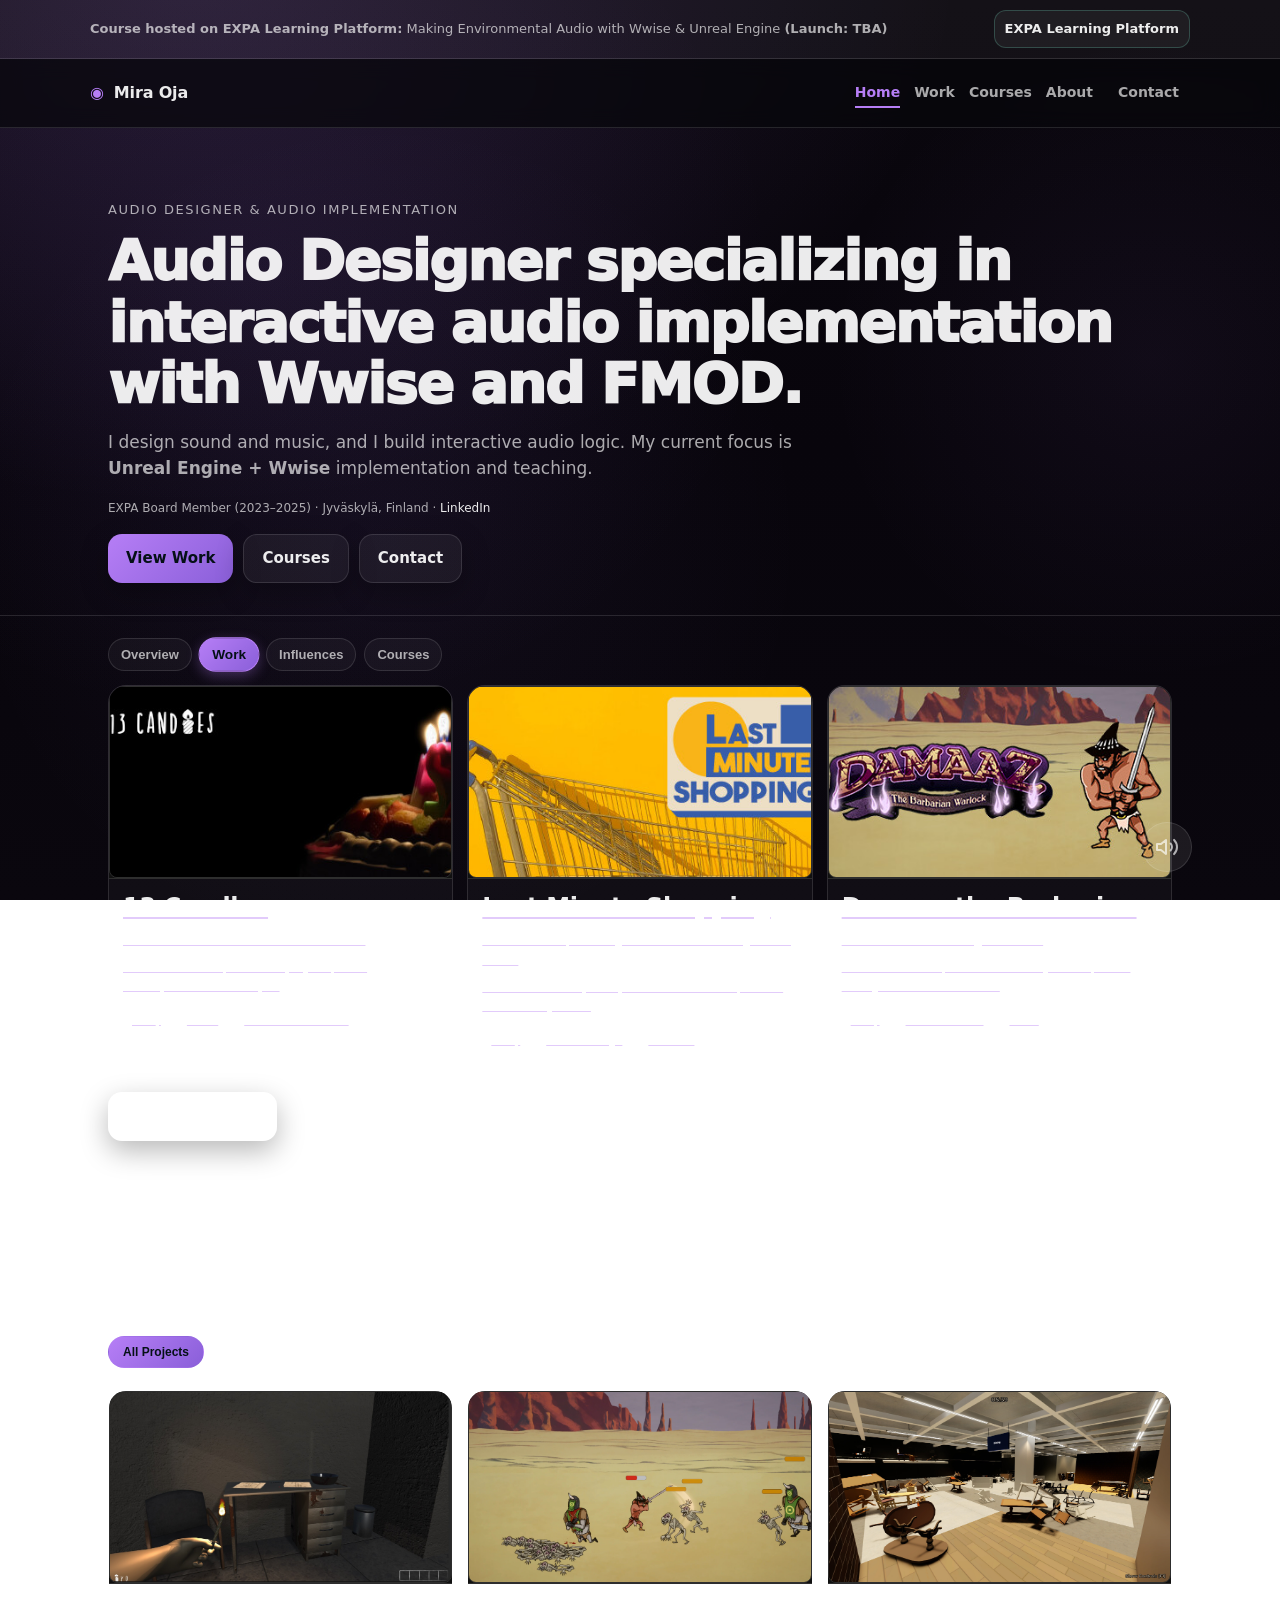
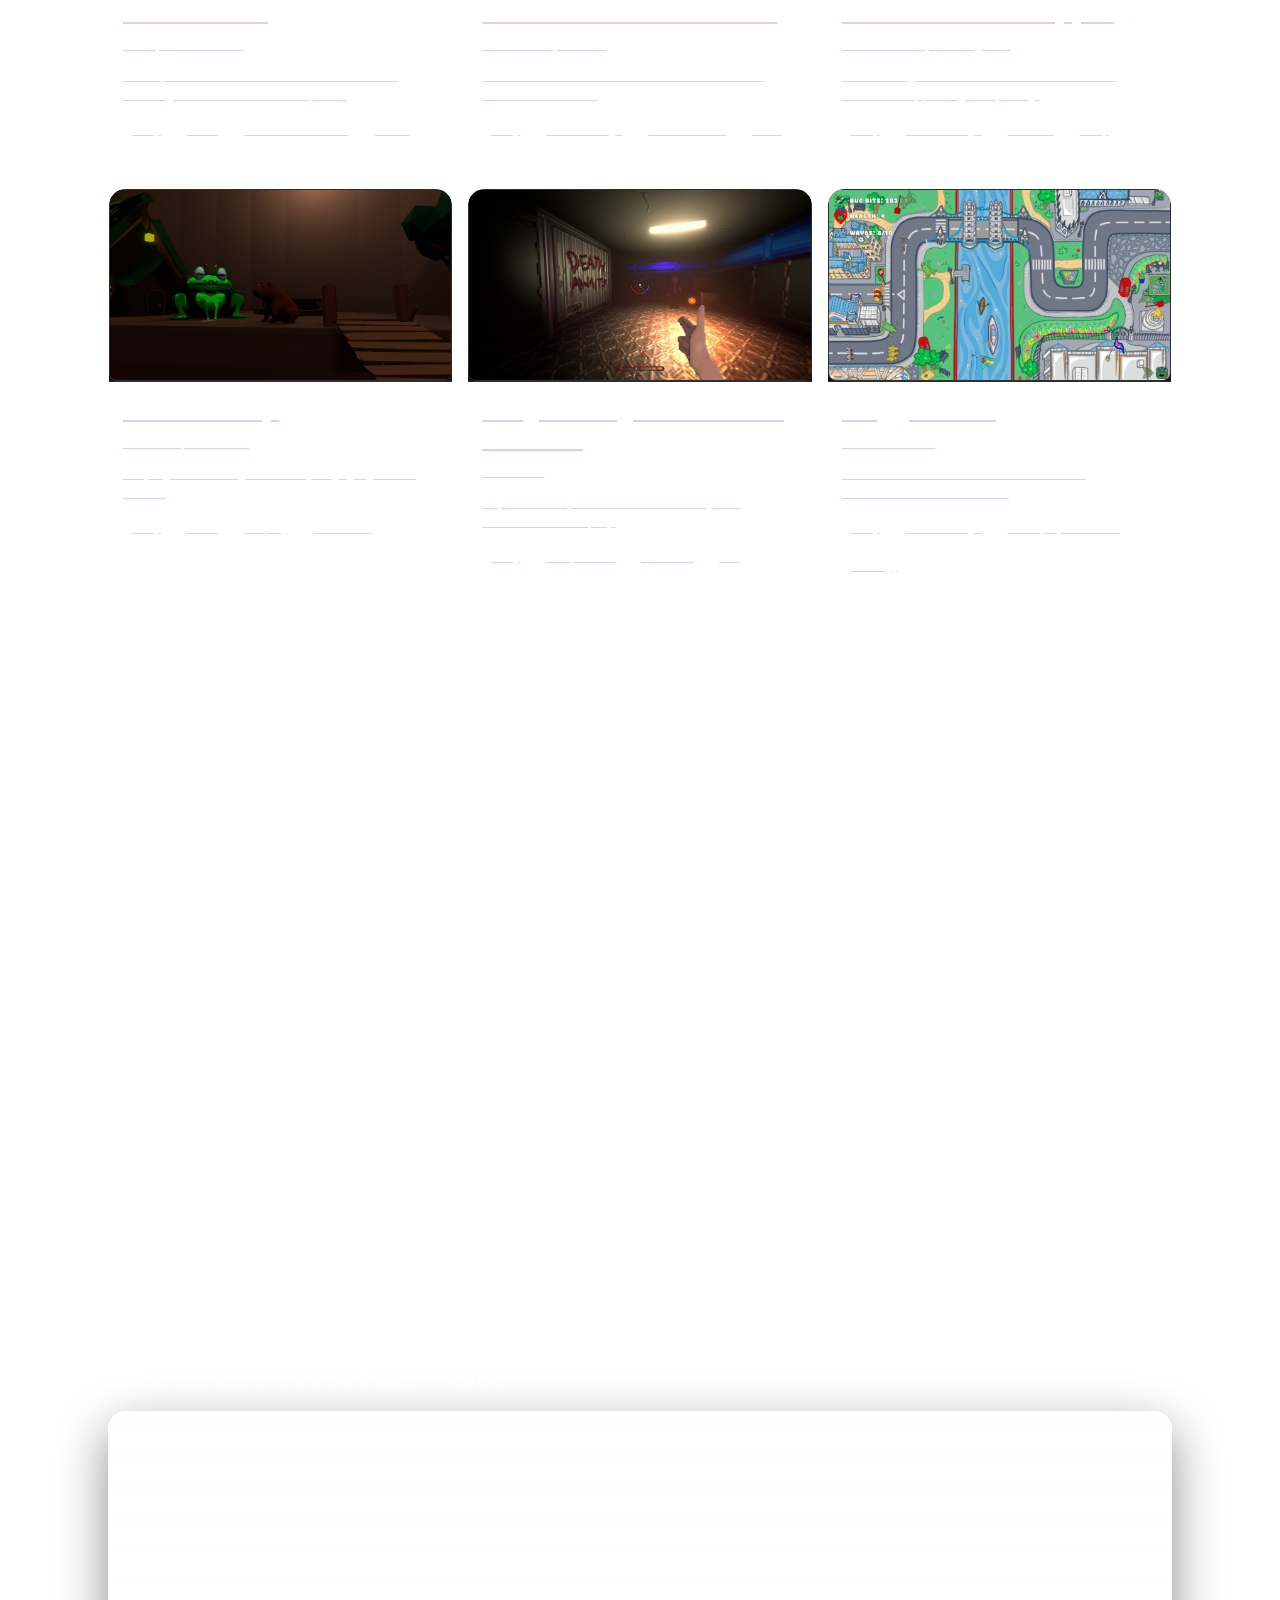
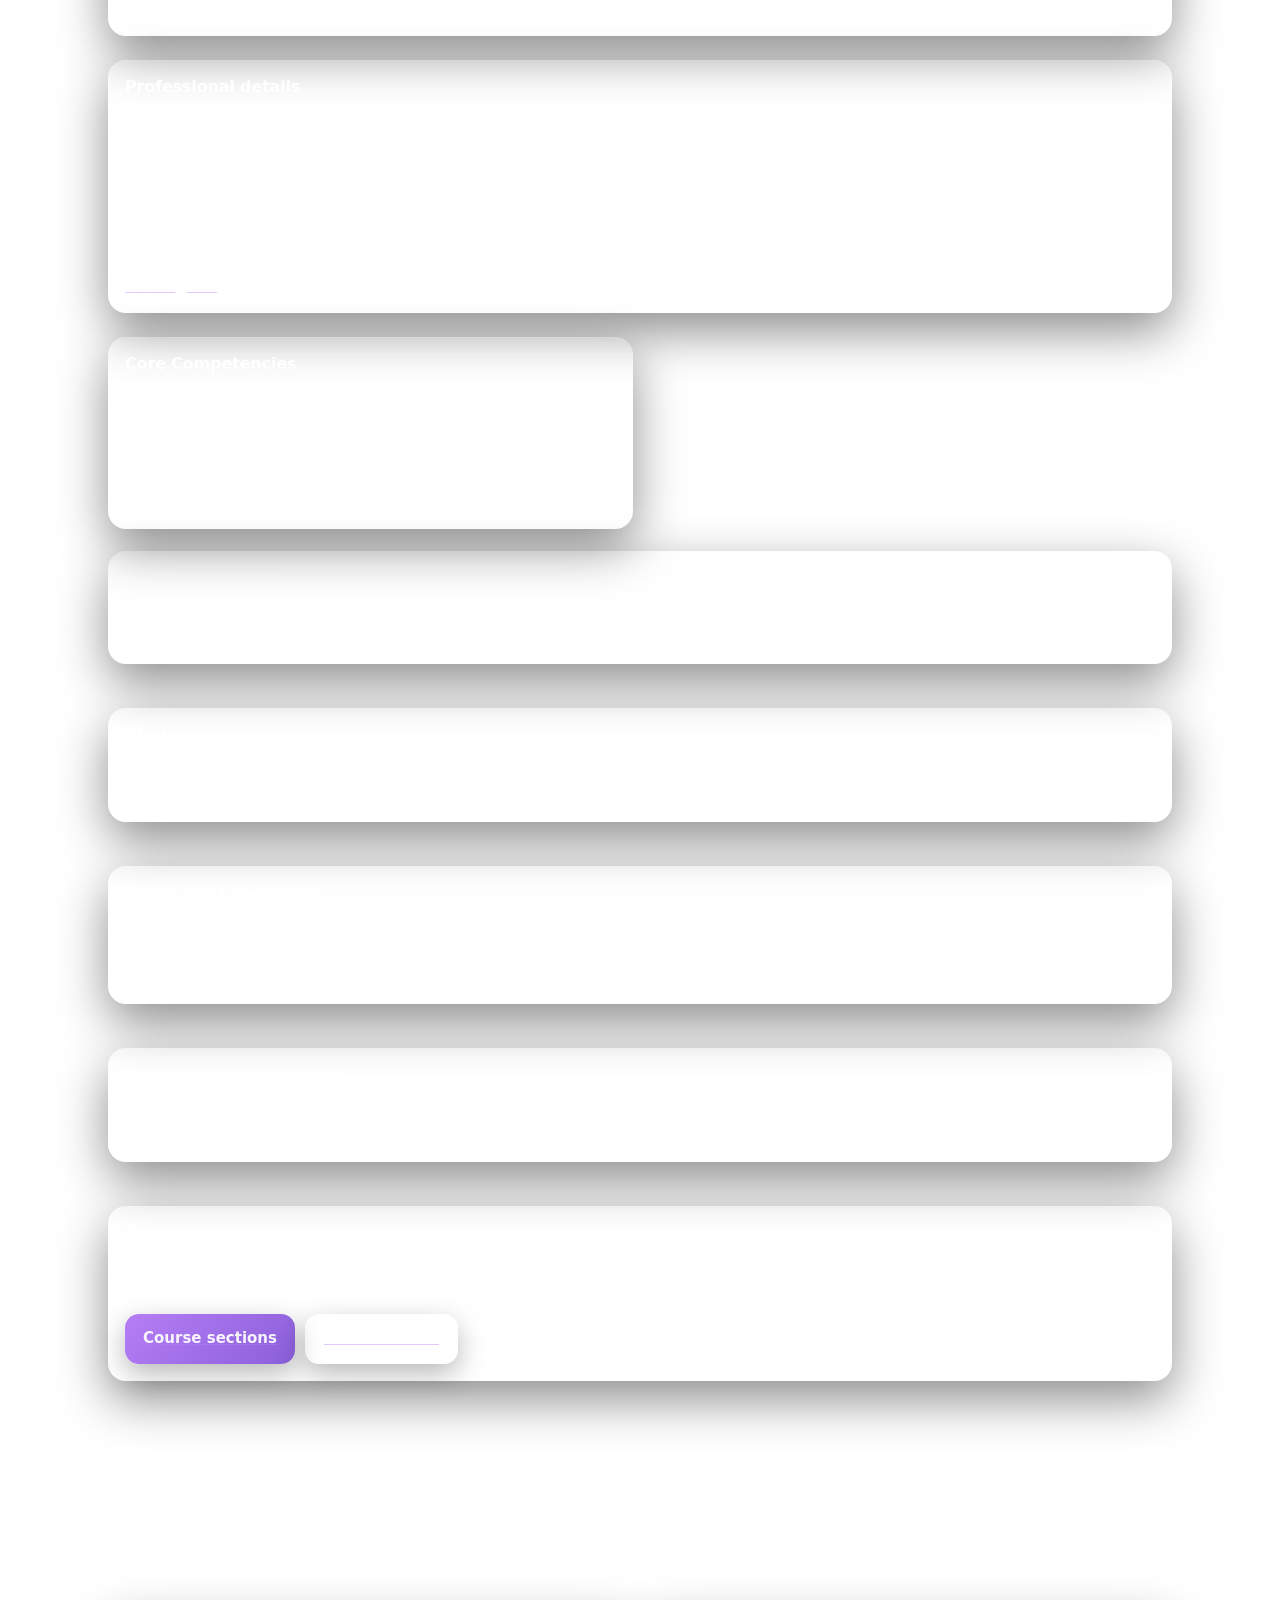
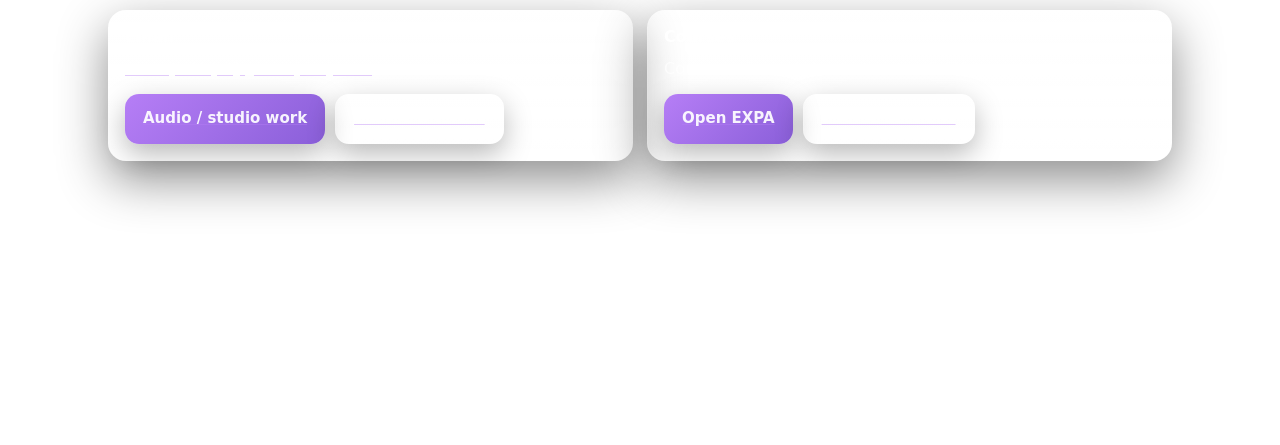
==== index.html @ 1b07e3bc "Initial updload of the website" ====
<!doctype html>
<html lang="en">
<head>
  <meta charset="utf-8" />
  <meta name="viewport" content="width=device-width, initial-scale=1" />
  <link rel="icon" type="image/x-icon" href="favicon.ico">
  <title>Mira Oja — Audio Designer & Audio Implementation</title>
  <meta name="description" content="Mira Oja — Audio Designer & Audio Implementation. School game projects on Steam (Unity) and current focus on Unreal + Wwise. Courses hosted on EXPA." />
  
  <!-- Open Graph / Social Media -->
  <meta property="og:type" content="website" />
  <meta property="og:title" content="Mira Oja — Audio Designer & Audio Implementation" />
  <meta property="og:description" content="Game audio designer specializing in Unreal Engine + Wwise implementation. Foley recording, ambient music composition, and interactive audio systems." />
  <meta property="og:image" content="https://yoursite.com/Assets/headers/header-13candles.jpg" />
  <meta name="twitter:card" content="summary_large_image" />
  <meta name="twitter:title" content="Mira Oja — Audio Designer" />
  <meta name="twitter:description" content="Game audio designer specializing in Unreal Engine + Wwise implementation." />
  
  <!-- Preload critical assets -->
  <link rel="preload" href="styles.css" as="style">
  
  <link rel="stylesheet" href="styles.css" />
  
  <!-- Schema.org structured data -->
  <script type="application/ld+json">
  {
    "@context": "https://schema.org",
    "@type": "Person",
    "name": "Mira Oja",
    "jobTitle": "Audio Designer & Audio Implementation",
    "description": "Game audio designer specializing in Unreal Engine + Wwise implementation, foley recording, and ambient music composition.",
    "url": "https://yoursite.com",
    "sameAs": [
      "https://www.linkedin.com/in/mira-oja-4071921bb/",
      "https://dreamlakes1.bandcamp.com",
      "https://www.expa.fi"
    ],
    "address": {
      "@type": "PostalAddress",
      "addressLocality": "Jyväskylä",
      "addressCountry": "Finland"
    },
    "alumniOf": {
      "@type": "EducationalOrganization",
      "name": "JAMK University of Applied Sciences"
    },
    "knowsAbout": [
      "Audio Design",
      "Audio Implementation",
      "Unreal Engine",
      "Wwise",
      "FMOD",
      "Unity",
      "Foley Recording",
      "Ambient Music Composition",
      "Game Audio"
    ]
  }
  </script>
</head>

<body id="top">
  <div class="scroll-progress"></div>
  <button class="back-to-top" aria-label="Back to top" title="Back to top">
    <svg width="20" height="20" viewBox="0 0 20 20" fill="none" xmlns="http://www.w3.org/2000/svg">
      <path d="M10 4L10 16M10 4L4 10M10 4L16 10" stroke="currentColor" stroke-width="2" stroke-linecap="round" stroke-linejoin="round"/>
    </svg>
  </button>
  <button class="audio-toggle" aria-label="Toggle ambient audio" title="Toggle ambient audio">
    <svg class="audio-icon audio-on" width="24" height="24" viewBox="0 0 24 24" fill="none" xmlns="http://www.w3.org/2000/svg">
      <path d="M11 5L6 9H2V15H6L11 19V5Z" stroke="currentColor" stroke-width="2" stroke-linecap="round" stroke-linejoin="round"/>
      <path d="M15.54 8.46C16.4774 9.39764 17.0039 10.6692 17.0039 11.995C17.0039 13.3208 16.4774 14.5924 15.54 15.53" stroke="currentColor" stroke-width="2" stroke-linecap="round" stroke-linejoin="round"/>
      <path d="M19.07 4.93C20.9447 6.80528 21.9979 9.34836 21.9979 12C21.9979 14.6516 20.9447 17.1947 19.07 19.07" stroke="currentColor" stroke-width="2" stroke-linecap="round" stroke-linejoin="round"/>
    </svg>
    <svg class="audio-icon audio-off" width="24" height="24" viewBox="0 0 24 24" fill="none" xmlns="http://www.w3.org/2000/svg" style="display:none;">
      <path d="M11 5L6 9H2V15H6L11 19V5Z" stroke="currentColor" stroke-width="2" stroke-linecap="round" stroke-linejoin="round"/>
      <line x1="23" y1="9" x2="17" y2="15" stroke="currentColor" stroke-width="2" stroke-linecap="round"/>
      <line x1="17" y1="9" x2="23" y2="15" stroke="currentColor" stroke-width="2" stroke-linecap="round"/>
    </svg>
    <div class="volume-slider">
      <input type="range" min="0" max="100" value="30" class="volume-control" aria-label="Volume control">
    </div>
  </button>
  <a class="skip-link" href="#main">Skip to content</a>

  <div class="announce">
    <div class="container announce-inner">
      <p>
        <strong>Course hosted on EXPA Learning Platform:</strong>
        Making Environmental Audio with Wwise & Unreal Engine <strong>(Launch: TBA)</strong>
      </p>
      <a class="announce-link" href="https://expa.learnworlds.com" target="_blank" rel="noopener">
        EXPA Learning Platform
      </a>
    </div>
  </div>

  <header class="site-header">
    <div class="container header-inner">
      <a class="brand" href="#top" aria-label="Home">
        <span class="brand-mark" aria-hidden="true">◉</span>
        <span class="brand-text">Mira Oja</span>
      </a>
      <nav class="nav" aria-label="Primary">
        <a class="active" href="index.html">Home</a>
        <a href="work.html">Work</a>
        <a href="courses.html">Courses</a>
        <a href="about.html">About</a>
        <a class="nav-cta" href="contact.html">Contact</a>
      </nav>
    </div>
  </header>

  <main id="main">
    <section class="hero reveal">
      <div class="container">
        <p class="eyebrow">Audio Designer & Audio Implementation</p>
        <h1>Audio Designer specializing in interactive audio implementation with Wwise and FMOD.</h1>
        <p class="lede">
          I design sound and music, and I build interactive audio logic.
          My current focus is <strong>Unreal Engine + Wwise</strong> implementation and teaching.
        </p>

        <p class="small muted" style="margin:0 0 16px;">
          EXPA Board Member (2023–2025) · Jyväskylä, Finland ·
          <a href="https://www.linkedin.com/in/mira-oja-4071921bb/" target="_blank" rel="noopener">LinkedIn</a>
        </p>

        <div class="hero-actions">
          <a class="button" href="work.html">View Work</a>
          <a class="button button-ghost" href="courses.html">Courses</a>
          <a class="button button-ghost" href="contact.html">Contact</a>
        </div>

        <!-- Removed hero highlight pills; moved to competencies on About page -->
      </div>
    </section>

    <!-- Tabs + Panels -->
    <section class="section-tight reveal" data-tabs data-default="panel-home-work">
      <div class="container">
        <nav class="tabs" aria-label="Homepage sections">
          <button class="tab" data-panel="panel-home-overview" type="button">Overview</button>
          <button class="tab active" data-panel="panel-home-work" type="button">Work</button>
          <button class="tab" data-panel="panel-home-influences" type="button">Influences</button>
          <button class="tab" data-panel="panel-home-courses" type="button">Courses</button>
        </nav>

        <div style="margin-top:14px;">
          <!-- Overview -->
          <div class="panel" id="panel-home-overview" hidden>
            <div class="grid grid-2">
              <div class="card">
                <h2 class="card-title">What I do</h2>
                <p class="muted">
                  Audio design + implementation with a systems-first mindset.
                  I focus on clarity, feedback, and scalable setups.
                </p>
              </div>

              <div class="card">
                <h2 class="card-title">Now</h2>
                <p class="muted">
                  Building implementation workflows in <strong>Unreal Engine + Wwise</strong>,
                  and creating courses for sound designers on how to implement audio properly.
                </p>
              </div>
            </div>
          </div>

          <!-- Work -->
          <div class="panel active" id="panel-home-work">
            <div class="grid grid-3" data-stagger="90">
              <article class="work-card">
                <a class="work-card-link" href="https://store.steampowered.com/app/2200420/13_Candles/" target="_blank" rel="noopener">
                  <div class="thumb">
                    <img loading="lazy" src="Assets/headers/13-candles-header.jpg?v=2" alt="13 Candles – first-person horror game" width="1600" height="900">
                  </div>
                  <div class="work-card-body">
                    <h3>13 Candles</h3>
                    <p class="meta">Horror — music & environmental SFX</p>
                    <p class="muted small" style="margin:8px 0;">Audio team of 3 | 3-month project | Dark atmospheric soundscapes</p>
                    <p class="tags"><span>Unity</span><span>Music</span><span>Environmental SFX</span></p>
                  </div>
                </a>
              </article>

              <article class="work-card">
                <a class="work-card-link" href="https://store.steampowered.com/app/2700100/Last_Minute_Shopping/" target="_blank" rel="noopener">
                  <div class="thumb">
                    <img loading="lazy" src="Assets/headers/last-minute-shopping-header.jpg?v=2" alt="Last Minute Shopping – fast-paced first-person game" width="1600" height="900">
                  </div>
                  <div class="work-card-body">
                    <h3>Last Minute Shopping</h3>
                    <p class="meta">Chaotic first-person game — sound design & UI audio</p>
                    <p class="muted small" style="margin:8px 0;">Audio team of 2 | Fast-paced action audio | UI and feedback systems</p>
                    <p class="tags"><span>Unity</span><span>Sound Design</span><span>UI Audio</span></p>
                  </div>
                </a>
              </article>

              <article class="work-card">
                <a class="work-card-link" href="https://store.steampowered.com/app/2700120/Damaaz_the_Barbarian_Warlock/" target="_blank" rel="noopener">
                  <div class="thumb">
                    <img loading="lazy" src="Assets/headers/damaaz-header.jpg?v=2" alt="Damaaz the Barbarian – beat 'em up action game" width="1600" height="900">
                  </div>
                  <div class="work-card-body">
                    <h3>Damaaz the Barbarian</h3>
                    <p class="meta">Action — sound design & voice</p>
                    <p class="muted small" style="margin:8px 0;">Audio team of 3 | Combat audio systems | Voice acting & character sounds</p>
                    <p class="tags"><span>Unity</span><span>Combat Audio</span><span>Voice</span></p>
                  </div>
                </a>
              </article>
            </div>

            <div class="section-tight">
              <a class="button button-ghost" href="work.html">See all projects</a>
            </div>
          </div>

          <!-- Courses -->
          <div class="panel" id="panel-home-courses" hidden>
            <div class="section-head" style="margin-top:10px;">
              <h2>Courses (hosted on EXPA)</h2>
              <p>Course delivery is handled through EXPA. This site provides syllabus and updates.</p>
            </div>

            <div class="grid grid-2">
              <div class="card">
                <h2 class="card-title">Environmental Audio (Wwise + Unreal)</h2>
                <p class="muted">Environmental implementation systems. Launch: TBA.</p>
                <div class="hero-actions" style="margin-top:12px;">
                  <a class="button" href="https://expa.learnworlds.com/courses" target="_blank" rel="noopener">View on EXPA</a>
                  <a class="button button-ghost" href="course_enviromental_audio.html">Syllabus</a>
                </div>
              </div>

              <div class="card">
                <h2 class="card-title">MetaSound for Game Audio</h2>
                <p class="muted">Planned MetaSound course. Launch: TBA.</p>
                <div class="hero-actions" style="margin-top:12px;">
                  <a class="button" href="https://expa.learnworlds.com/courses" target="_blank" rel="noopener">View on EXPA</a>
                  <a class="button button-ghost" href="course-metasound.html">Details</a>
                </div>
              </div>
            </div>

            <div class="section-tight">
              <a class="button button-ghost" href="courses.html">All courses</a>
            </div>
          </div>

          <!-- Influences -->
          <div class="panel" id="panel-home-influences" hidden>
            <div class="grid grid-2">
              <div class="card">
                <h2 class="card-title">Favorite Games</h2>
                <ul class="bullets">
                  <li>Skyrim</li>
                  <li>Path of Exile 1 & 2</li>
                </ul>
              </div>
              <div class="card">
                <h2 class="card-title">Music Inspirations</h2>
                <ul class="bullets">
                  <li>Lustmord</li>
                  <li>Apochryos</li>
                  <li>Atrium Carceri</li>
                </ul>
              </div>
            </div>
          </div>

        </div>
      </div>
    </section>

    <!-- Work (full section) -->
    <section id="work" class="section reveal anchor-target">
      <div class="container">
        <div class="section-head">
          <h2>Work</h2>
          <p>School game projects released on Steam. Developed in <strong>Unity</strong>.</p>
        </div>

        <!-- Project filter -->
        <div class="filter-row" role="toolbar" aria-label="Filter projects by genre">
          <button class="filter-pill active" data-filter="all">All Projects</button>
          <button class="filter-pill" data-filter="horror">Horror</button>
          <button class="filter-pill" data-filter="action">Action</button>
          <button class="filter-pill" data-filter="shooter">Shooter</button>
          <button class="filter-pill" data-filter="platformer">Platformer</button>
        </div>

        <div class="grid grid-3" data-stagger="90">
          <article class="work-card" data-category="horror">
            <a class="work-card-link" href="https://store.steampowered.com/app/2200420/13_Candles/" target="_blank" rel="noopener">
              <div class="thumb"><img loading="lazy" src="Assets/work/13-candles-gameplay.jpg" alt="13 Candles gameplay screenshot showing first-person horror environment" width="800" height="600"></div>
              <div class="work-card-body">
                <h3>13 Candles</h3>
                <p class="meta">First-person horror</p>
                <p class="muted small">Music plus environmental and interaction SFX focusing on tension and atmosphere.</p>
                <p class="tags"><span>Unity</span><span>Music</span><span>Environmental SFX</span><span>Horror</span></p>
              </div>
            </a>
          </article>

          <article class="work-card" data-category="action">
            <a class="work-card-link" href="https://store.steampowered.com/app/2700120/Damaaz_the_Barbarian_Warlock/" target="_blank" rel="noopener">
              <div class="thumb"><img loading="lazy" src="Assets/work/damaaz-gameplay.jpg" alt="Damaaz the Barbarian gameplay screenshot showing beat 'em up combat" width="800" height="600"></div>
              <div class="work-card-body">
                <h3>Damaaz the Barbarian</h3>
                <p class="meta">Beat ’em up action</p>
                <p class="muted small">Combat, abilities, environmental SFX, and NPC voice coordination.</p>
                <p class="tags"><span>Unity</span><span>Sound Design</span><span>Combat Audio</span><span>Voice</span></p>
              </div>
            </a>
          </article>

          <article class="work-card" data-category="action">
            <a class="work-card-link" href="https://store.steampowered.com/app/2700100/Last_Minute_Shopping/" target="_blank" rel="noopener">
              <div class="thumb"><img loading="lazy" src="Assets/work/last-minute-shopping-gameplay.jpg" alt="Last Minute Shopping gameplay screenshot showing fast-paced first-person gameplay" width="800" height="600"></div>
              <div class="work-card-body">
                <h3>Last Minute Shopping</h3>
                <p class="meta">Chaotic first-person game</p>
                <p class="muted small">Sound design for actions, interactions, and UI feedback supporting fast pacing.</p>
                <p class="tags"><span>Unity</span><span>Sound Design</span><span>UI Audio</span><span>Foley</span></p>
              </div>
            </a>
          </article>

          <article class="work-card" data-category="platformer">
            <a class="work-card-link" href="https://store.steampowered.com/app/2200470/Ok_I_Pull_Up/" target="_blank" rel="noopener">
              <div class="thumb"><img loading="lazy" src="Assets/work/ok-I-pull-up-gameplay.jpg?v=3" alt="OK I Pull Up gameplay screenshot showing 3D platforming" width="800" height="600"></div>
              <div class="work-card-body">
                <h3>OK I Pull Up</h3>
                <p class="meta">Hard 3D platformer</p>
                <p class="muted small">Looping music designed to stay engaging across retries.</p>
                <p class="tags"><span>Unity</span><span>Music</span><span>Looping</span><span>Game Feel</span></p>
              </div>
            </a>
          </article>

          <article class="work-card" data-category="shooter">
            <a class="work-card-link" href="https://store.steampowered.com/app/2200380/Fingerbang_All_Bullets_Pointin/" target="_blank" rel="noopener">
              <div class="thumb"><img loading="lazy" src="Assets/work/fingerbang-gameplay.jpg" alt="Fingerbang gameplay screenshot showing retro FPS combat" width="800" height="600"></div>
              <div class="work-card-body">
                <h3>Fingerbang: All Bullets Pointin'</h3>
                <p class="meta">Retro FPS</p>
                <p class="muted small">Impactful weapon SFX with readability and feedback for fast play.</p>
                <p class="tags"><span>Unity</span><span>Weapon SFX</span><span>Feedback</span><span>FPS</span></p>
              </div>
            </a>
          </article>

          <article class="work-card" data-category="action">
            <a class="work-card-link" href="https://store.steampowered.com/app/2700080/Bugger_Off/" target="_blank" rel="noopener">
              <div class="thumb"><img loading="lazy" src="Assets/work/bugger-off-gameplay.jpg" alt="Bugger Off gameplay screenshot showing tower defense action and enemies" width="800" height="600"></div>
              <div class="work-card-body">
                <h3>Bugger Off!</h3>
                <p class="meta">Tower defense</p>
                <p class="muted small">Clear feedback for enemies, towers, and interactions in a dense mix.</p>
                <p class="tags"><span>Unity</span><span>Sound Design</span><span>Gameplay Feedback</span><span>Strategy</span></p>
              </div>
            </a>
          </article>
        </div>
      </div>
    </section>

    <!-- Courses (full section) -->
    <section id="courses" class="section reveal anchor-target">
      <div class="container">
        <div class="section-head">
          <h2>Courses</h2>
          <p>Implementation-focused training hosted on <strong>EXPA</strong>.</p>
        </div>

        <div class="grid grid-2" data-stagger="90">
          <article class="card">
            <h3 class="card-title">Making Environmental Audio with Wwise & Unreal Engine</h3>
            <p class="muted">Systems-first environmental implementation (footsteps, ambience, interiors, caves).</p>
            <div class="hero-actions" style="margin-top:12px;">
              <a class="button" href="https://expa.learnworlds.com/courses" target="_blank" rel="noopener">View on EXPA</a>
              <a class="button button-ghost" href="course_enviromental_audio.html">Syllabus</a>
            </div>
          </article>

          <article class="card">
            <h3 class="card-title">MetaSound for Game Audio</h3>
            <p class="muted">Planned course on practical MetaSound workflows for interactive/procedural audio.</p>
            <div class="hero-actions" style="margin-top:12px;">
              <a class="button" href="https://expa.learnworlds.com/courses" target="_blank" rel="noopener">View on EXPA</a>
              <a class="button button-ghost" href="course-metasound.html">Details</a>
            </div>
          </article>
        </div>

        <section class="section-tight">
          <div class="card">
            <h3 class="card-title">Course updates</h3>
            <p class="muted">Email is currently used for updates and early access.</p>
            <div class="hero-actions" style="margin-top:12px;">
              <a class="button" href="#contact">Contact</a>
              <a class="button button-ghost" href="https://expa.learnworlds.com" target="_blank" rel="noopener">Open EXPA platform</a>
            </div>
          </div>
        </section>
      </div>
    </section>

    <!-- About (full section) -->
    <section id="about" class="section reveal anchor-target">
      <div class="container">
        <div class="section-head">
          <h2>About</h2>
          <p>I’m an <strong>Audio Designer</strong> focused on <strong>audio implementation</strong> and interactive systems. Current specialization: <strong>Unreal Engine + Wwise</strong>.</p>
        </div>
        <!-- Audio Samples Section -->
        <section class="card" style="margin-bottom:24px;">
          <h3 class="card-title">Audio Samples</h3>
          <p class="muted" style="margin-bottom:16px;">Listen to my latest ambient album "Cloudspaces" on Bandcamp.</p>
          
          <div style="display:grid; gap:16px;">
            <iframe style="border: 0; width: 100%; height: 120px;" src="https://bandcamp.com/EmbeddedPlayer/album=3665926942/size=large/bgcol=0b0810/linkcol=b67ef6/tracklist=false/artwork=small/transparent=true/" seamless><a href="https://dreamlakes1.bandcamp.com/album/cloudspaces">Cloudspaces by Dream Lakes</a></iframe>
          </div>
        </section>
        <section class="card" style="margin-bottom:24px;">
          <h3 class="card-title">Professional details</h3>
          <p class="muted">
            <strong>Mira Oja</strong><br>
            Audio Designer & Audio Implementation<br>
            EXPA Board Member (2023–2025), continuing voluntary work<br>
            Jyväskylä, Finland<br>
            <em>Available for freelance and contract work</em>
          </p>
          <p class="muted" style="margin-top:12px;">
            <strong>Education:</strong> JAMK University of Applied Sciences, Game Development
          </p>
          <p class="muted small" style="margin-top:8px;">
            <a href="https://www.linkedin.com/in/mira-oja-4071921bb/" target="_blank" rel="noopener">LinkedIn</a>
            ·
            <a href="https://www.expa.fi" target="_blank" rel="noopener">EXPA</a>
          </p>
        </section>

        <div class="grid grid-2" data-stagger="90">
          <div class="card">
            <h3 class="card-title">Core Competencies</h3>
            <ul class="bullets">
              <li>Foley sound recording and design</li>
              <li>Ambient music composition</li>
              <li>Electronic music production</li>
              <li>Collaborative audio team experience</li>
            </ul>
          </div>
        </div>

        <section class="section-tight">
          <div class="card">            <h3 class="card-title">Audio Philosophy</h3>
            <p class="muted">Specializing in ambient music across diverse styles—from calming soundscapes to dark, atmospheric compositions. Creating immersive audio experiences that enhance mood and narrative depth.</p>
          </div>
        </section>

        <section class="section-tight">
          <div class="card">
            <h3 class="card-title">Studio work</h3>
            <p class="muted">Developing a game in Godot with a dedicated team of 4. Establishing a game studio to support our project. Expanding audio expertise through FMOD implementation. More details coming soon.</p>
          </div>
        </section>

        <section class="section-tight">
          <div class="card">
            <h3 class="card-title">Game Jam Experience</h3>
            <p class="muted">Participated in <strong>12 different game jams</strong> over the years, including Finnish Game Jam (FGJ), HKI Pride Game Jam, and Spaceship Game Jam with ESA. Often provided music and sound design for multiple projects within the same jam, collaborating across diverse teams and genres. Part of the organizing team for Finnish Game Jam.</p>
          </div>
        </section>

        <section class="section-tight">
          <div class="card">            <h3 class="card-title">Community Involvement</h3>
            <p class="muted">Hosting monthly board game events for EXPA, bringing together local game enthusiasts and developers for casual play and networking.</p>
          </div>
        </section>

        <section class="section-tight">
          <div class="card">            <h3 class="card-title">Teaching</h3>
            <p class="muted">Developing practical courses for audio professionals and sound designers. Current focus: Wwise and Unreal Engine implementation. Upcoming: MetaSound fundamentals. Hosted on EXPA Learning Platform.</p>
            <div class="hero-actions" style="margin-top:12px;">
              <a class="button" href="#courses">Course sections</a>
              <a class="button button-ghost" href="https://expa.learnworlds.com/courses" target="_blank" rel="noopener">View on EXPA</a>
            </div>
          </div>
        </section>
      </div>
    </section>

    <!-- Contact (full section) -->
    <section id="contact" class="section reveal anchor-target">
      <div class="container">
        <div class="section-head">
          <h2>Contact</h2>
          <p>For audio work, collaboration, or course-related inquiries.</p>
        </div>

        <div class="grid grid-2" data-stagger="90">
          <section class="card">
            <h3 class="card-title">Email</h3>
            <p class="muted">
              <a href="mailto:miraoja84@gmail.com?subject=Audio%20Inquiry">miraoja84 [at] gmail [dot] com</a>
            </p>
            <div class="hero-actions" style="margin-top:12px;">
              <a class="button" href="mailto:miraoja84@gmail.com?subject=Audio%20Work%20Inquiry">Audio / studio work</a>
              <a class="button button-ghost" href="mailto:miraoja84@gmail.com?subject=Course%20Interest">Course interest</a>
            </div>
          </section>

          <section class="card">
            <h3 class="card-title">Courses</h3>
            <p class="muted">Course delivery is hosted on the EXPA Learning Platform.</p>
            <div class="hero-actions" style="margin-top:12px;">
              <a class="button" href="https://expa.learnworlds.com/courses" target="_blank" rel="noopener">Open EXPA</a>
              <a class="button button-ghost" href="#courses">Course sections</a>
            </div>
          </section>
        </div>
      </div>
    </section>
  </main>

  <footer class="site-footer">
    <div class="container footer-inner">
      <div class="footer-col">
        <h4>Contact</h4>
        <ul class="footer-links">
          <li><a href="#contact">Email me</a></li>
          <li><a href="https://linkedin.com/in/mira-oja" target="_blank" rel="noopener">LinkedIn</a></li>
        </ul>
      </div>
      <div class="footer-col">
        <h4>Learn</h4>
        <ul class="footer-links">
          <li><a href="#courses">Courses</a></li>
          <li><a href="https://expa.learnworlds.com" target="_blank" rel="noopener">EXPA Learning</a></li>
        </ul>
      </div>
      <div class="footer-col">
        <h4>Also</h4>
        <ul class="footer-links">
          <li><a href="#work">Portfolio</a></li>
          <li><a href="#about">About</a></li>
        </ul>
      </div>
    </div>
    <div class="footer-bottom">
      <p class="small muted">© 2026 Mira Oja. Audio design, implementation, teaching.</p>
    </div>
  </footer>

  <script src="tabs.js?v=4" defer></script>
  <script>
    // Fade-in on scroll for elements with .reveal + stagger support
    (() => {
      const prefersReduce = window.matchMedia('(prefers-reduced-motion: reduce)').matches;
      if (prefersReduce) return;
      // Auto-assign stagger delays to children of containers with data-stagger
      document.querySelectorAll('[data-stagger]').forEach((container) => {
        const step = Number(container.dataset.stagger) || 80;
        Array.from(container.children).forEach((child, idx) => {
          child.classList.add('reveal');
          child.style.setProperty('--reveal-delay', `${idx * step}ms`);
        });
      });

      const items = document.querySelectorAll('.reveal');
      if (!items.length) return;
      const observer = new IntersectionObserver((entries) => {
        entries.forEach((entry) => {
          if (entry.isIntersecting) {
            entry.target.classList.add('visible');
            observer.unobserve(entry.target);
          }
        });
      }, { threshold: 0.2 });
      items.forEach((el) => observer.observe(el));
    })();

    // Scroll progress indicator
    (() => {
      const progressBar = document.querySelector('.scroll-progress');
      if (!progressBar) return;
      const updateProgress = () => {
        const scrollHeight = document.documentElement.scrollHeight - window.innerHeight;
        const scrolled = scrollHeight > 0 ? (window.scrollY / scrollHeight) * 100 : 0;
        progressBar.style.transform = `scaleX(${scrolled / 100})`;
      };
      window.addEventListener('scroll', updateProgress, { passive: true });
    })();

    // Back to top button
    (() => {
      const backToTop = document.querySelector('.back-to-top');
      if (!backToTop) return;
      
      const toggleButton = () => {
        if (window.scrollY > 300) {
          backToTop.classList.add('visible');
        } else {
          backToTop.classList.remove('visible');
        }
      };
      
      backToTop.addEventListener('click', () => {
        window.scrollTo({ top: 0, behavior: 'smooth' });
      });
      
      window.addEventListener('scroll', toggleButton, { passive: true });
      toggleButton();
    })();

    // Ambient audio toggle
    (() => {
      const audioToggle = document.querySelector('.audio-toggle');
      const volumeSlider = document.querySelector('.volume-control');
      if (!audioToggle || !volumeSlider) return;
      
      // Create audio element with "Empty Space" track
      const ambientAudio = new Audio();
      ambientAudio.src = 'Assets/audio/Dream Lakes - Empty Space.mp3'; // Ambient track: Dream Lakes - Empty Space
      ambientAudio.loop = true;
      ambientAudio.volume = 0.3; // 30% volume for subtle background
      
      let isPlaying = false;
      
      const iconOn = audioToggle.querySelector('.audio-on');
      const iconOff = audioToggle.querySelector('.audio-off');
      
      // Volume slider control
      volumeSlider.addEventListener('input', (e) => {
        ambientAudio.volume = e.target.value / 100;
      });
      
      // Prevent button click when interacting with slider
      volumeSlider.addEventListener('click', (e) => {
        e.stopPropagation();
      });
      
      audioToggle.addEventListener('click', () => {
        if (isPlaying) {
          ambientAudio.pause();
          audioToggle.classList.remove('playing');
          iconOn.style.display = 'none';
          iconOff.style.display = 'block';
          audioToggle.setAttribute('aria-label', 'Play ambient audio');
        } else {
          ambientAudio.play().catch(err => console.log('Audio play failed:', err));
          audioToggle.classList.add('playing');
          iconOn.style.display = 'block';
          iconOff.style.display = 'none';
          audioToggle.setAttribute('aria-label', 'Pause ambient audio');
        }
        isPlaying = !isPlaying;
      });
      
      // Keyboard shortcuts for audio control
      document.addEventListener('keydown', (e) => {
        // Space bar to toggle play/pause
        if (e.code === 'Space' && e.target.tagName !== 'INPUT' && e.target.tagName !== 'TEXTAREA') {
          e.preventDefault();
          audioToggle.click();
        }
        // Escape to stop audio
        if (e.code === 'Escape' && isPlaying) {
          audioToggle.click();
        }
      });
    })();
    
    // Analytics placeholder
    // Add your analytics code here (Google Analytics, Plausible, etc.)
    // Example for Google Analytics:
    // window.dataLayer = window.dataLayer || [];
    // function gtag(){dataLayer.push(arguments);}
    // gtag('js', new Date());
    // gtag('config', 'YOUR-GA-ID');
    
    // Project filtering (limit to Work section buttons)
    (() => {
      const filterButtons = document.querySelectorAll('#work .filter-pill[data-filter]');
      const workCards = document.querySelectorAll('#work .work-card');
      
      if (!filterButtons.length || !workCards.length) return;
      
      filterButtons.forEach(button => {
        button.addEventListener('click', () => {
          const filter = button.dataset.filter;
          if (!filter) return; // safety: ignore non-work pills
          
          // Update active button
          filterButtons.forEach(btn => btn.classList.remove('active'));
          button.classList.add('active');
          
          // Filter cards with animation
          workCards.forEach((card, index) => {
            const category = card.dataset.category;
            const shouldShow = filter === 'all' || category === filter;
            
            if (shouldShow) {
              card.style.display = 'block';
              setTimeout(() => {
                card.style.opacity = '1';
                card.style.transform = 'scale(1)';
              }, index * 50);
            } else {
              card.style.opacity = '0';
              card.style.transform = 'scale(0.9)';
              setTimeout(() => {
                card.style.display = 'none';
              }, 300);
            }
          });
        });
      });
    })();

    // Hero pills removed (moved to competencies on About)
  </script>

</body>
</html>
---- styles.css ----
:root{
  --bg:#0a070e;
  --text:rgba(255,255,255,.92);
  --muted:rgba(255,255,255,.66);
  --line:rgba(255,255,255,.12);
  --panel:rgba(255,255,255,.04);
  --panel2:rgba(255,255,255,.06);
  --accent:#b67ef6;
  --accent2:#8a5fd9;
  --radius:18px;
  --max:1100px;
  --shadow:0 18px 50px rgba(0,0,0,.45);
}

*{box-sizing:border-box}
html{scroll-behavior:smooth}
body{
  margin:0;
  font-family:ui-sans-serif,system-ui,-apple-system,Segoe UI,Roboto,Arial,sans-serif;
  color:var(--text);
  line-height:1.55;
  background:
    radial-gradient(1400px 1000px at 15% -5%, rgba(182,126,246,.15), transparent 55%),
    radial-gradient(800px 700px at 20% 30%, rgba(138,95,217,.08), transparent 65%),
    radial-gradient(600px 600px at 30% 60%, rgba(159,122,234,.06), transparent 70%),
    radial-gradient(500px 500px at 90% 40%, rgba(182,126,246,.05), transparent 65%),
    linear-gradient(180deg,#0a070e,#08050c 50%,#09060d 80%,#0a070e);
  background-attachment:fixed;
}

a{color:var(--text); text-decoration:none}
a:hover{text-decoration:underline}
.card a, .work-card a{color:inherit}
.card a, .work-card a, .section p a{text-decoration:underline; text-decoration-color:rgba(182,126,246,.4)}
.card a:hover, .work-card a:hover, .section p a:hover{text-decoration-color:rgba(182,126,246,.8)}
.container{max-width:var(--max); margin:0 auto; padding:0 18px}

/* Accessibility */
.skip-link{
  position:absolute; left:-9999px; top:auto; width:1px; height:1px; overflow:hidden;
}
.skip-link:focus{
  left:18px; top:18px; width:auto; height:auto; padding:10px 12px;
  background:var(--panel2); border:1px solid var(--line); border-radius:12px; z-index:999;
}

/* Announcement */
.announce{
  background:var(--panel);
  border-bottom:1px solid var(--line);
}
.announce-inner{
  display:flex; align-items:center; justify-content:space-between; gap:12px;
  padding:10px 0;
}
.announce p{margin:0; color:var(--muted); font-size:13px}
.announce-link{
  padding:8px 10px; border-radius:12px;
  border:1px solid rgba(124,246,210,.22);
  background:rgba(255,255,255,.05);
  font-weight:800; font-size:13px;
  white-space:nowrap;
}
.announce-link:hover{background:rgba(255,255,255,.08); text-decoration:none}

/* Header */
.site-header{
  position:sticky; top:0; z-index:10;
  backdrop-filter:blur(10px);
  background:rgba(7,8,12,.72);
  border-bottom:1px solid var(--line);
}
.header-inner{
  display:flex; align-items:center; justify-content:space-between; gap:16px;
  padding:14px 0;
}
.brand{display:flex; align-items:center; gap:10px; font-weight:900; letter-spacing:-.01em}
.brand-mark{color:var(--accent)}
.nav{display:flex; gap:14px; align-items:center; flex-wrap:wrap}
.nav a{
  color:var(--muted); font-weight:700; font-size:14px; transition:color .2s ease;
  position:relative;
}
.nav a::after{
  content:'';
  position:absolute;
  bottom:-4px;
  left:0;
  width:100%;
  height:2px;
  background:var(--accent);
  transform:scaleX(0);
  transform-origin:left;
  transition:transform .25s ease;
}
.nav a:hover{color:var(--text); text-decoration:none}
.nav a:hover::after{transform:scaleX(1)}
.nav a.active{color:var(--accent)}
.nav a.active::after{transform:scaleX(1)}
.nav-cta{
  padding:9px 11px; border-radius:12px;
  color:var(--text);
  font-weight:800;
}
.nav-cta:hover{background:rgba(255,255,255,.08)}
.nav-cta.active{color:var(--accent); background:rgba(182,126,246,.15); border:1px solid var(--accent)}
@media(max-width:700px){
  .header-inner{align-items:flex-start}
}

/* Typography */
h1{
  margin:0 0 14px;
  font-size:clamp(34px,4.6vw,56px);
  line-height:1.1;
  letter-spacing:-.03em;
  font-weight:950;
}
h2{
  font-size:clamp(26px,3vw,42px);
  line-height:1.15;
  letter-spacing:-.02em;
  margin:0 0 12px;
}
h3{
  font-size:clamp(18px,2vw,24px);
  line-height:1.2;
  letter-spacing:-.015em;
  margin:0 0 8px;
}
.small{font-size:12px}
.muted{color:var(--muted)}
.eyebrow{
  margin:0 0 10px;
  color:var(--muted);
  font-size:13px;
  letter-spacing:.12em;
  text-transform:uppercase;
}
.lede{margin:0 0 18px; color:var(--muted); font-size:17px; max-width:68ch}

/* Layout sections */
.hero{padding:72px 0 32px; border-bottom:1px solid var(--line)}
.section{padding:56px 0; border-bottom:1px solid var(--line)}
.section:last-of-type{border-bottom:none}
.section-tight{padding:22px 0}
.section-head{margin-bottom:18px}
.section-head h1,.section-head h2{margin:0}
.section-head p{margin:8px 0 0; color:var(--muted); max-width:72ch}

/* Reveal on scroll */
.reveal{opacity:0; transform:translateY(14px); transition:opacity .45s ease, transform .45s ease}
.reveal.visible{opacity:1; transform:translateY(0)}
.reveal[style*="--reveal-delay"]{transition-delay:var(--reveal-delay,0s)}
@media (prefers-reduced-motion: reduce){.reveal{opacity:1; transform:none; transition:none}}

/* Anchor offset for sticky header */
.anchor-target{scroll-margin-top:90px}

/* Grids */
.grid{display:grid; gap:14px}
.grid-2{grid-template-columns:repeat(2,minmax(0,1fr))}
.grid-3{grid-template-columns:repeat(3,minmax(0,1fr))}
@media(max-width:900px){.grid-2,.grid-3{grid-template-columns:1fr}}

/* Cards */
.card{
  background:linear-gradient(180deg,rgba(255,255,255,.06),rgba(255,255,255,.03));
  border:1px solid var(--line);
  border-radius:var(--radius);
  padding:16px;
  box-shadow:var(--shadow);
  transition:box-shadow .3s ease, border-color .3s ease;
}
.card:hover{
  box-shadow:0 0 28px rgba(182,126,246,.12), var(--shadow);
  border-color:rgba(182,126,246,.3);
}
.card-title,
.card h2,
.card h3{
  margin:0 0 10px;
  font-size:16px;
  letter-spacing:-.01em;
  font-weight:900;
  line-height:1.25;
}
.card p{margin:0 0 10px}
.card p:last-child{margin-bottom:0}

/* Buttons */
.hero-actions{display:flex; gap:10px; flex-wrap:wrap}
.button{
  display:inline-flex; align-items:center; justify-content:center;
  padding:12px 18px; border-radius:14px;
  background:linear-gradient(135deg,var(--accent),var(--accent2));
  color:#051016;
  border:none;
  font-weight:900; font-size:15px;
  box-shadow:0 10px 28px rgba(0,0,0,.28);
  transition:transform .15s ease, box-shadow .15s ease, filter .15s ease;
  min-height:44px;
}
.button:hover{filter:brightness(1.05); text-decoration:none; transform:translateY(-2px); box-shadow:0 16px 42px rgba(0,0,0,.35)}
.button-ghost{
  background:rgba(255,255,255,.05);
  color:var(--text);
  border:1px solid var(--line);
}
.button-ghost:hover{background:rgba(255,255,255,.08); transform:translateY(-1px)}

/* Lists / pills */
.bullets{margin:10px 0 0; padding-left:18px; color:var(--muted)}
.bullets li{margin:7px 0}
.bullets strong{color:var(--text)}
.filter-row{display:flex; flex-wrap:wrap; gap:8px; margin:18px 0 22px}
.filter-pill{
  font-size:12px; color:var(--muted);
  padding:8px 14px; border-radius:999px;
  border:1px solid var(--line);
  background:rgba(255,255,255,.03);
  cursor:pointer;
  transition:all .2s ease;
  font-weight:600;
}
.filter-pill:hover{
  background:rgba(255,255,255,.08);
  border-color:var(--accent);
  color:var(--text);
}
.filter-pill:focus{
  outline:2px solid var(--accent);
  outline-offset:2px;
}
.filter-pill.active{
  background:linear-gradient(135deg,var(--accent),var(--accent2));
  color:#051016;
  border-color:transparent;
}

/* Work cards */
.work-card{
  border-radius:var(--radius);
  overflow:hidden;
  border:1px solid var(--line);
  background:rgba(255,255,255,.03);
  transition:transform .3s ease, border-color .3s ease, box-shadow .3s ease, opacity .3s ease;
  opacity:1;
}
.work-card:hover{transform:translateY(-3px); border-color:rgba(124,246,210,.22); box-shadow:0 16px 40px rgba(0,0,0,.35)}
.work-card-link{display:block; color:inherit}
.work-card-link:hover{text-decoration:none}
.work-card-link:hover h3{text-decoration:underline}

.thumb{
  width:100%;
  aspect-ratio:16/9;
  overflow:hidden;
  border-bottom:1px solid var(--line);
  background:#111;
}
.thumb img{
  width:100%;
  height:100%;
  object-fit:cover;
  display:block;
  transform:scale(1);
  transition:transform .4s ease, filter .4s ease, opacity .4s ease;
  border:1px solid var(--line);
  border-radius:8px;
}
.work-card-link:hover .thumb img{transform:scale(1.05); filter:brightness(1.1)}

.work-card-body{padding:14px}
.meta{margin:6px 0 0; color:var(--muted); font-size:13px}
.tags{margin:10px 0 0; display:flex; gap:8px; flex-wrap:wrap}
.tags span{
  font-size:11px; color:var(--muted);
  padding:5px 8px; border-radius:999px;
  border:1px solid var(--line);
  background:rgba(255,255,255,.03);
}

/* Modules (course pages) */
.module-list{display:flex; flex-direction:column; gap:12px; margin-top:14px}
.module{
  border:1px solid var(--line);
  background:rgba(255,255,255,.03);
  border-radius:var(--radius);
  padding:14px;
}
.module-sub{margin:6px 0 0; color:var(--muted); font-size:13px}
.module-points{margin:10px 0 0; padding-left:18px; color:var(--muted)}
.module-points li{margin:7px 0}
.module-takeaway{
  margin:10px 0 0;
  padding:10px 12px;
  border-radius:14px;
  border:1px solid var(--line);
  background:rgba(124,246,210,.06);
  color:var(--text);
  font-size:13px;
}
.module-bonus{border-color:rgba(124,246,210,.22)}

/* Footer */
.site-footer{
  border-top:1px solid var(--line);
  padding:42px 0 22px;
  color:var(--muted);
  background:rgba(255,255,255,.02);
}
.footer-inner{
  display:grid; grid-template-columns:repeat(3,1fr); gap:22px; margin-bottom:28px;
}
.footer-col h4{
  font-size:13px; font-weight:600; text-transform:uppercase; letter-spacing:.5px;
  color:var(--text); margin:0 0 12px 0;
}
.footer-links{
  list-style:none; margin:0; padding:0;
}
.footer-links li{
  margin:0 0 8px 0;
}
.footer-links a{
  color:var(--muted); text-decoration:none; font-size:13px; transition:color .2s;
}
.footer-links a:hover{
  color:var(--accent);
}
.footer-bottom{
  border-top:1px solid var(--line);
  padding-top:18px;
  text-align:center;
}
.footer-bottom p{
  margin:0; font-size:12px;
}
@media(max-width:700px){
  .footer-inner{grid-template-columns:1fr}
}

/* Scroll progress bar */
.scroll-progress{
  position:fixed; top:0; left:0; height:3px; width:100%;
  background:linear-gradient(90deg,var(--accent),var(--accent2));
  transform:scaleX(0); transform-origin:left;
  transition:transform .15s ease-out;
  z-index:1000;
}

/* Back to top button */
.back-to-top{
  position:fixed;
  bottom:28px;
  right:28px;
  width:50px;
  height:50px;
  border-radius:50%;
  background:linear-gradient(135deg,var(--accent),var(--accent2));
  border:none;
  color:#051016;
  cursor:pointer;
  display:flex;
  align-items:center;
  justify-content:center;
  opacity:0;
  visibility:hidden;
  transform:translateY(20px);
  transition:opacity .3s, visibility .3s, transform .3s, box-shadow .2s;
  box-shadow:0 8px 24px rgba(0,0,0,.3);
  z-index:999;
}
.back-to-top.visible{
  opacity:1;
  visibility:visible;
  transform:translateY(0);
}
.back-to-top:hover{
  transform:translateY(-3px);
  box-shadow:0 12px 32px rgba(0,0,0,.4);
}
.back-to-top svg{
  width:20px;
  height:20px;
}

/* Audio toggle button */
.audio-toggle{
  position:fixed;
  bottom:28px;
  right:88px;
  width:50px;
  height:50px;
  border-radius:50%;
  background:rgba(255,255,255,.08);
  border:1px solid var(--line);
  color:var(--muted);
  cursor:pointer;
  display:flex;
  align-items:center;
  justify-content:center;
  transition:background .3s, color .3s, border-color .3s, transform .2s;
  z-index:999;
}
.audio-toggle:hover{
  background:rgba(255,255,255,.12);
  color:var(--text);
  border-color:var(--accent);
  transform:scale(1.05);
}
.audio-toggle.playing{
  background:linear-gradient(135deg,rgba(182,126,246,.2),rgba(138,95,217,.2));
  border-color:var(--accent);
  color:var(--accent);
  animation:nowPlayingPulse 2s ease-in-out infinite;
}
@keyframes nowPlayingPulse{
  0%, 100%{box-shadow:0 0 0 0 rgba(182,126,246,.4)}
  50%{box-shadow:0 0 0 8px rgba(182,126,246,0)}
}
.audio-toggle svg{
  width:24px;
  height:24px;
}

/* Volume slider */
.volume-slider{
  position:absolute;
  left:-150px;
  top:50%;
  transform:translateY(-50%);
  background:rgba(0,0,0,.85);
  backdrop-filter:blur(10px);
  border:1px solid var(--line);
  border-radius:24px;
  padding:10px 16px;
  opacity:0;
  visibility:hidden;
  transition:opacity .3s, visibility .3s;
  pointer-events:none;
}
.volume-slider::after{
  content:'';
  position:absolute;
  right:-10px;
  top:0;
  width:10px;
  height:100%;
}
.audio-toggle:hover .volume-slider,
.volume-slider:hover{
  opacity:1;
  visibility:visible;
  pointer-events:all;
}
.volume-control{
  width:100px;
  height:4px;
  -webkit-appearance:none;
  appearance:none;
  background:rgba(255,255,255,.2);
  border-radius:2px;
  outline:none;
  cursor:pointer;
}
.volume-control::-webkit-slider-thumb{
  -webkit-appearance:none;
  appearance:none;
  width:14px;
  height:14px;
  border-radius:50%;
  background:linear-gradient(135deg,var(--accent),var(--accent2));
  cursor:pointer;
  transition:transform .2s;
}
.volume-control::-webkit-slider-thumb:hover{
  transform:scale(1.2);
}
.volume-control::-moz-range-thumb{
  width:14px;
  height:14px;
  border-radius:50%;
  background:linear-gradient(135deg,var(--accent),var(--accent2));
  border:none;
  cursor:pointer;
  transition:transform .2s;
}
.volume-control::-moz-range-thumb:hover{
  transform:scale(1.2);
}

@media(max-width:700px){
  .audio-toggle{
    right:28px;
    bottom:88px;
  }
  .volume-slider{
    left:50%;
    top:-60px;
    transform:translateX(-50%);
  }
}

/* Mobile refinements */
@media(max-width:700px){
  body{background-attachment:scroll}
  .announce-inner{flex-direction:column; align-items:flex-start}
  .announce-link{width:100%; text-align:center}
  .hero{padding:48px 0 24px}
  .section{padding:40px 0}
  .hero-actions .button{width:100%}
}

/* Page load animation */
@keyframes fadeInPage{
  from{opacity:0}
  to{opacity:1}
}
body{
  animation:fadeInPage .6s ease-in;
}

/* Tabs (fade-switch panels) */
.tabs{
  display:flex;
  gap:8px;
  flex-wrap:wrap;
  margin:0;
}

.tab{
  appearance:none;
  background:rgba(255,255,255,.04);
  border:1px solid var(--line);
  color:var(--muted);
  padding:8px 12px;
  border-radius:999px;
  font-weight:900;
  font-size:13px;
  cursor:pointer;
  transition:background .2s ease, color .2s ease, border-color .2s ease, transform .2s ease;
}

.tab:hover{
  background:rgba(255,255,255,.07);
  color:var(--text);
  text-decoration:none;
}

.tab:focus{
  outline:2px solid var(--accent);
  outline-offset:2px;
}

.tab.active{
  color:#051016;
  border-color:var(--accent);
  background:linear-gradient(135deg,var(--accent),var(--accent2));
  transform:scale(1.05);
  box-shadow:0 4px 12px rgba(182,126,246,.3);
}

/* Panels */
.panel{
  animation:fadeInPanel .4s ease;
  opacity:0;
  transform:translateY(6px);
  transition:opacity .24s ease, transform .24s ease;
}
@keyframes fadeInPanel{
  from{opacity:0; transform:translateY(10px)}
  to{opacity:1; transform:translateY(0)}
}

.panel.active{
  opacity:1;
  transform:translateY(0);
}

@media (prefers-reduced-motion: reduce){
  .panel, .tab{transition:none}
}
/* Focus indicators for accessibility */
a:focus, button:focus, input:focus, select:focus, textarea:focus{
  outline:2px solid var(--accent);
  outline-offset:2px;
}
.button:focus{
  outline:2px solid var(--accent);
  outline-offset:3px;
}
.nav a:focus{
  outline:2px solid var(--accent);
  outline-offset:4px;
  border-radius:4px;
}
.work-card:focus-within{
  outline:2px solid var(--accent);
  outline-offset:2px;
  border-radius:var(--radius);
}

/* Print styles */
@media print{
  body{
    background:white !important;
    color:black !important;
  }
  .scroll-progress, .back-to-top, .audio-toggle, .announce, .site-header, .site-footer, .skip-link{
    display:none !important;
  }
  .hero, .section{
    page-break-inside:avoid;
    border:none !important;
  }
  .card{
    border:1px solid #ccc !important;
    background:white !important;
    page-break-inside:avoid;
  }
  a{
    color:black !important;
    text-decoration:underline !important;
  }
  a[href^="http"]:after{
    content:" (" attr(href) ")";
    font-size:0.8em;
    color:#666;
  }
  .work-card-link:after{
    content:none !important;
  }
}
---- styles.css ----
:root{
  --bg:#0a070e;
  --text:rgba(255,255,255,.92);
  --muted:rgba(255,255,255,.66);
  --line:rgba(255,255,255,.12);
  --panel:rgba(255,255,255,.04);
  --panel2:rgba(255,255,255,.06);
  --accent:#b67ef6;
  --accent2:#8a5fd9;
  --radius:18px;
  --max:1100px;
  --shadow:0 18px 50px rgba(0,0,0,.45);
}

*{box-sizing:border-box}
html{scroll-behavior:smooth}
body{
  margin:0;
  font-family:ui-sans-serif,system-ui,-apple-system,Segoe UI,Roboto,Arial,sans-serif;
  color:var(--text);
  line-height:1.55;
  background:
    radial-gradient(1400px 1000px at 15% -5%, rgba(182,126,246,.15), transparent 55%),
    radial-gradient(800px 700px at 20% 30%, rgba(138,95,217,.08), transparent 65%),
    radial-gradient(600px 600px at 30% 60%, rgba(159,122,234,.06), transparent 70%),
    radial-gradient(500px 500px at 90% 40%, rgba(182,126,246,.05), transparent 65%),
    linear-gradient(180deg,#0a070e,#08050c 50%,#09060d 80%,#0a070e);
  background-attachment:fixed;
}

a{color:var(--text); text-decoration:none}
a:hover{text-decoration:underline}
.card a, .work-card a{color:inherit}
.card a, .work-card a, .section p a{text-decoration:underline; text-decoration-color:rgba(182,126,246,.4)}
.card a:hover, .work-card a:hover, .section p a:hover{text-decoration-color:rgba(182,126,246,.8)}
.container{max-width:var(--max); margin:0 auto; padding:0 18px}

/* Accessibility */
.skip-link{
  position:absolute; left:-9999px; top:auto; width:1px; height:1px; overflow:hidden;
}
.skip-link:focus{
  left:18px; top:18px; width:auto; height:auto; padding:10px 12px;
  background:var(--panel2); border:1px solid var(--line); border-radius:12px; z-index:999;
}

/* Announcement */
.announce{
  background:var(--panel);
  border-bottom:1px solid var(--line);
}
.announce-inner{
  display:flex; align-items:center; justify-content:space-between; gap:12px;
  padding:10px 0;
}
.announce p{margin:0; color:var(--muted); font-size:13px}
.announce-link{
  padding:8px 10px; border-radius:12px;
  border:1px solid rgba(124,246,210,.22);
  background:rgba(255,255,255,.05);
  font-weight:800; font-size:13px;
  white-space:nowrap;
}
.announce-link:hover{background:rgba(255,255,255,.08); text-decoration:none}

/* Header */
.site-header{
  position:sticky; top:0; z-index:10;
  backdrop-filter:blur(10px);
  background:rgba(7,8,12,.72);
  border-bottom:1px solid var(--line);
}
.header-inner{
  display:flex; align-items:center; justify-content:space-between; gap:16px;
  padding:14px 0;
}
.brand{display:flex; align-items:center; gap:10px; font-weight:900; letter-spacing:-.01em}
.brand-mark{color:var(--accent)}
.nav{display:flex; gap:14px; align-items:center; flex-wrap:wrap}
.nav a{
  color:var(--muted); font-weight:700; font-size:14px; transition:color .2s ease;
  position:relative;
}
.nav a::after{
  content:'';
  position:absolute;
  bottom:-4px;
  left:0;
  width:100%;
  height:2px;
  background:var(--accent);
  transform:scaleX(0);
  transform-origin:left;
  transition:transform .25s ease;
}
.nav a:hover{color:var(--text); text-decoration:none}
.nav a:hover::after{transform:scaleX(1)}
.nav a.active{color:var(--accent)}
.nav a.active::after{transform:scaleX(1)}
.nav-cta{
  padding:9px 11px; border-radius:12px;
  color:var(--text);
  font-weight:800;
}
.nav-cta:hover{background:rgba(255,255,255,.08)}
.nav-cta.active{color:var(--accent); background:rgba(182,126,246,.15); border:1px solid var(--accent)}
@media(max-width:700px){
  .header-inner{align-items:flex-start}
}

/* Typography */
h1{
  margin:0 0 14px;
  font-size:clamp(34px,4.6vw,56px);
  line-height:1.1;
  letter-spacing:-.03em;
  font-weight:950;
}
h2{
  font-size:clamp(26px,3vw,42px);
  line-height:1.15;
  letter-spacing:-.02em;
  margin:0 0 12px;
}
h3{
  font-size:clamp(18px,2vw,24px);
  line-height:1.2;
  letter-spacing:-.015em;
  margin:0 0 8px;
}
.small{font-size:12px}
.muted{color:var(--muted)}
.eyebrow{
  margin:0 0 10px;
  color:var(--muted);
  font-size:13px;
  letter-spacing:.12em;
  text-transform:uppercase;
}
.lede{margin:0 0 18px; color:var(--muted); font-size:17px; max-width:68ch}

/* Layout sections */
.hero{padding:72px 0 32px; border-bottom:1px solid var(--line)}
.section{padding:56px 0; border-bottom:1px solid var(--line)}
.section:last-of-type{border-bottom:none}
.section-tight{padding:22px 0}
.section-head{margin-bottom:18px}
.section-head h1,.section-head h2{margin:0}
.section-head p{margin:8px 0 0; color:var(--muted); max-width:72ch}

/* Reveal on scroll */
.reveal{opacity:0; transform:translateY(14px); transition:opacity .45s ease, transform .45s ease}
.reveal.visible{opacity:1; transform:translateY(0)}
.reveal[style*="--reveal-delay"]{transition-delay:var(--reveal-delay,0s)}
@media (prefers-reduced-motion: reduce){.reveal{opacity:1; transform:none; transition:none}}

/* Anchor offset for sticky header */
.anchor-target{scroll-margin-top:90px}

/* Grids */
.grid{display:grid; gap:14px}
.grid-2{grid-template-columns:repeat(2,minmax(0,1fr))}
.grid-3{grid-template-columns:repeat(3,minmax(0,1fr))}
@media(max-width:900px){.grid-2,.grid-3{grid-template-columns:1fr}}

/* Cards */
.card{
  background:linear-gradient(180deg,rgba(255,255,255,.06),rgba(255,255,255,.03));
  border:1px solid var(--line);
  border-radius:var(--radius);
  padding:16px;
  box-shadow:var(--shadow);
  transition:box-shadow .3s ease, border-color .3s ease;
}
.card:hover{
  box-shadow:0 0 28px rgba(182,126,246,.12), var(--shadow);
  border-color:rgba(182,126,246,.3);
}
.card-title,
.card h2,
.card h3{
  margin:0 0 10px;
  font-size:16px;
  letter-spacing:-.01em;
  font-weight:900;
  line-height:1.25;
}
.card p{margin:0 0 10px}
.card p:last-child{margin-bottom:0}

/* Buttons */
.hero-actions{display:flex; gap:10px; flex-wrap:wrap}
.button{
  display:inline-flex; align-items:center; justify-content:center;
  padding:12px 18px; border-radius:14px;
  background:linear-gradient(135deg,var(--accent),var(--accent2));
  color:#051016;
  border:none;
  font-weight:900; font-size:15px;
  box-shadow:0 10px 28px rgba(0,0,0,.28);
  transition:transform .15s ease, box-shadow .15s ease, filter .15s ease;
  min-height:44px;
}
.button:hover{filter:brightness(1.05); text-decoration:none; transform:translateY(-2px); box-shadow:0 16px 42px rgba(0,0,0,.35)}
.button-ghost{
  background:rgba(255,255,255,.05);
  color:var(--text);
  border:1px solid var(--line);
}
.button-ghost:hover{background:rgba(255,255,255,.08); transform:translateY(-1px)}

/* Lists / pills */
.bullets{margin:10px 0 0; padding-left:18px; color:var(--muted)}
.bullets li{margin:7px 0}
.bullets strong{color:var(--text)}
.filter-row{display:flex; flex-wrap:wrap; gap:8px; margin:18px 0 22px}
.filter-pill{
  font-size:12px; color:var(--muted);
  padding:8px 14px; border-radius:999px;
  border:1px solid var(--line);
  background:rgba(255,255,255,.03);
  cursor:pointer;
  transition:all .2s ease;
  font-weight:600;
}
.filter-pill:hover{
  background:rgba(255,255,255,.08);
  border-color:var(--accent);
  color:var(--text);
}
.filter-pill:focus{
  outline:2px solid var(--accent);
  outline-offset:2px;
}
.filter-pill.active{
  background:linear-gradient(135deg,var(--accent),var(--accent2));
  color:#051016;
  border-color:transparent;
}

/* Work cards */
.work-card{
  border-radius:var(--radius);
  overflow:hidden;
  border:1px solid var(--line);
  background:rgba(255,255,255,.03);
  transition:transform .3s ease, border-color .3s ease, box-shadow .3s ease, opacity .3s ease;
  opacity:1;
}
.work-card:hover{transform:translateY(-3px); border-color:rgba(124,246,210,.22); box-shadow:0 16px 40px rgba(0,0,0,.35)}
.work-card-link{display:block; color:inherit}
.work-card-link:hover{text-decoration:none}
.work-card-link:hover h3{text-decoration:underline}

.thumb{
  width:100%;
  aspect-ratio:16/9;
  overflow:hidden;
  border-bottom:1px solid var(--line);
  background:#111;
}
.thumb img{
  width:100%;
  height:100%;
  object-fit:cover;
  display:block;
  transform:scale(1);
  transition:transform .4s ease, filter .4s ease, opacity .4s ease;
  border:1px solid var(--line);
  border-radius:8px;
}
.work-card-link:hover .thumb img{transform:scale(1.05); filter:brightness(1.1)}

.work-card-body{padding:14px}
.meta{margin:6px 0 0; color:var(--muted); font-size:13px}
.tags{margin:10px 0 0; display:flex; gap:8px; flex-wrap:wrap}
.tags span{
  font-size:11px; color:var(--muted);
  padding:5px 8px; border-radius:999px;
  border:1px solid var(--line);
  background:rgba(255,255,255,.03);
}

/* Modules (course pages) */
.module-list{display:flex; flex-direction:column; gap:12px; margin-top:14px}
.module{
  border:1px solid var(--line);
  background:rgba(255,255,255,.03);
  border-radius:var(--radius);
  padding:14px;
}
.module-sub{margin:6px 0 0; color:var(--muted); font-size:13px}
.module-points{margin:10px 0 0; padding-left:18px; color:var(--muted)}
.module-points li{margin:7px 0}
.module-takeaway{
  margin:10px 0 0;
  padding:10px 12px;
  border-radius:14px;
  border:1px solid var(--line);
  background:rgba(124,246,210,.06);
  color:var(--text);
  font-size:13px;
}
.module-bonus{border-color:rgba(124,246,210,.22)}

/* Footer */
.site-footer{
  border-top:1px solid var(--line);
  padding:42px 0 22px;
  color:var(--muted);
  background:rgba(255,255,255,.02);
}
.footer-inner{
  display:grid; grid-template-columns:repeat(3,1fr); gap:22px; margin-bottom:28px;
}
.footer-col h4{
  font-size:13px; font-weight:600; text-transform:uppercase; letter-spacing:.5px;
  color:var(--text); margin:0 0 12px 0;
}
.footer-links{
  list-style:none; margin:0; padding:0;
}
.footer-links li{
  margin:0 0 8px 0;
}
.footer-links a{
  color:var(--muted); text-decoration:none; font-size:13px; transition:color .2s;
}
.footer-links a:hover{
  color:var(--accent);
}
.footer-bottom{
  border-top:1px solid var(--line);
  padding-top:18px;
  text-align:center;
}
.footer-bottom p{
  margin:0; font-size:12px;
}
@media(max-width:700px){
  .footer-inner{grid-template-columns:1fr}
}

/* Scroll progress bar */
.scroll-progress{
  position:fixed; top:0; left:0; height:3px; width:100%;
  background:linear-gradient(90deg,var(--accent),var(--accent2));
  transform:scaleX(0); transform-origin:left;
  transition:transform .15s ease-out;
  z-index:1000;
}

/* Back to top button */
.back-to-top{
  position:fixed;
  bottom:28px;
  right:28px;
  width:50px;
  height:50px;
  border-radius:50%;
  background:linear-gradient(135deg,var(--accent),var(--accent2));
  border:none;
  color:#051016;
  cursor:pointer;
  display:flex;
  align-items:center;
  justify-content:center;
  opacity:0;
  visibility:hidden;
  transform:translateY(20px);
  transition:opacity .3s, visibility .3s, transform .3s, box-shadow .2s;
  box-shadow:0 8px 24px rgba(0,0,0,.3);
  z-index:999;
}
.back-to-top.visible{
  opacity:1;
  visibility:visible;
  transform:translateY(0);
}
.back-to-top:hover{
  transform:translateY(-3px);
  box-shadow:0 12px 32px rgba(0,0,0,.4);
}
.back-to-top svg{
  width:20px;
  height:20px;
}

/* Audio toggle button */
.audio-toggle{
  position:fixed;
  bottom:28px;
  right:88px;
  width:50px;
  height:50px;
  border-radius:50%;
  background:rgba(255,255,255,.08);
  border:1px solid var(--line);
  color:var(--muted);
  cursor:pointer;
  display:flex;
  align-items:center;
  justify-content:center;
  transition:background .3s, color .3s, border-color .3s, transform .2s;
  z-index:999;
}
.audio-toggle:hover{
  background:rgba(255,255,255,.12);
  color:var(--text);
  border-color:var(--accent);
  transform:scale(1.05);
}
.audio-toggle.playing{
  background:linear-gradient(135deg,rgba(182,126,246,.2),rgba(138,95,217,.2));
  border-color:var(--accent);
  color:var(--accent);
  animation:nowPlayingPulse 2s ease-in-out infinite;
}
@keyframes nowPlayingPulse{
  0%, 100%{box-shadow:0 0 0 0 rgba(182,126,246,.4)}
  50%{box-shadow:0 0 0 8px rgba(182,126,246,0)}
}
.audio-toggle svg{
  width:24px;
  height:24px;
}

/* Volume slider */
.volume-slider{
  position:absolute;
  left:-150px;
  top:50%;
  transform:translateY(-50%);
  background:rgba(0,0,0,.85);
  backdrop-filter:blur(10px);
  border:1px solid var(--line);
  border-radius:24px;
  padding:10px 16px;
  opacity:0;
  visibility:hidden;
  transition:opacity .3s, visibility .3s;
  pointer-events:none;
}
.volume-slider::after{
  content:'';
  position:absolute;
  right:-10px;
  top:0;
  width:10px;
  height:100%;
}
.audio-toggle:hover .volume-slider,
.volume-slider:hover{
  opacity:1;
  visibility:visible;
  pointer-events:all;
}
.volume-control{
  width:100px;
  height:4px;
  -webkit-appearance:none;
  appearance:none;
  background:rgba(255,255,255,.2);
  border-radius:2px;
  outline:none;
  cursor:pointer;
}
.volume-control::-webkit-slider-thumb{
  -webkit-appearance:none;
  appearance:none;
  width:14px;
  height:14px;
  border-radius:50%;
  background:linear-gradient(135deg,var(--accent),var(--accent2));
  cursor:pointer;
  transition:transform .2s;
}
.volume-control::-webkit-slider-thumb:hover{
  transform:scale(1.2);
}
.volume-control::-moz-range-thumb{
  width:14px;
  height:14px;
  border-radius:50%;
  background:linear-gradient(135deg,var(--accent),var(--accent2));
  border:none;
  cursor:pointer;
  transition:transform .2s;
}
.volume-control::-moz-range-thumb:hover{
  transform:scale(1.2);
}

@media(max-width:700px){
  .audio-toggle{
    right:28px;
    bottom:88px;
  }
  .volume-slider{
    left:50%;
    top:-60px;
    transform:translateX(-50%);
  }
}

/* Mobile refinements */
@media(max-width:700px){
  body{background-attachment:scroll}
  .announce-inner{flex-direction:column; align-items:flex-start}
  .announce-link{width:100%; text-align:center}
  .hero{padding:48px 0 24px}
  .section{padding:40px 0}
  .hero-actions .button{width:100%}
}

/* Page load animation */
@keyframes fadeInPage{
  from{opacity:0}
  to{opacity:1}
}
body{
  animation:fadeInPage .6s ease-in;
}

/* Tabs (fade-switch panels) */
.tabs{
  display:flex;
  gap:8px;
  flex-wrap:wrap;
  margin:0;
}

.tab{
  appearance:none;
  background:rgba(255,255,255,.04);
  border:1px solid var(--line);
  color:var(--muted);
  padding:8px 12px;
  border-radius:999px;
  font-weight:900;
  font-size:13px;
  cursor:pointer;
  transition:background .2s ease, color .2s ease, border-color .2s ease, transform .2s ease;
}

.tab:hover{
  background:rgba(255,255,255,.07);
  color:var(--text);
  text-decoration:none;
}

.tab:focus{
  outline:2px solid var(--accent);
  outline-offset:2px;
}

.tab.active{
  color:#051016;
  border-color:var(--accent);
  background:linear-gradient(135deg,var(--accent),var(--accent2));
  transform:scale(1.05);
  box-shadow:0 4px 12px rgba(182,126,246,.3);
}

/* Panels */
.panel{
  animation:fadeInPanel .4s ease;
  opacity:0;
  transform:translateY(6px);
  transition:opacity .24s ease, transform .24s ease;
}
@keyframes fadeInPanel{
  from{opacity:0; transform:translateY(10px)}
  to{opacity:1; transform:translateY(0)}
}

.panel.active{
  opacity:1;
  transform:translateY(0);
}

@media (prefers-reduced-motion: reduce){
  .panel, .tab{transition:none}
}
/* Focus indicators for accessibility */
a:focus, button:focus, input:focus, select:focus, textarea:focus{
  outline:2px solid var(--accent);
  outline-offset:2px;
}
.button:focus{
  outline:2px solid var(--accent);
  outline-offset:3px;
}
.nav a:focus{
  outline:2px solid var(--accent);
  outline-offset:4px;
  border-radius:4px;
}
.work-card:focus-within{
  outline:2px solid var(--accent);
  outline-offset:2px;
  border-radius:var(--radius);
}

/* Print styles */
@media print{
  body{
    background:white !important;
    color:black !important;
  }
  .scroll-progress, .back-to-top, .audio-toggle, .announce, .site-header, .site-footer, .skip-link{
    display:none !important;
  }
  .hero, .section{
    page-break-inside:avoid;
    border:none !important;
  }
  .card{
    border:1px solid #ccc !important;
    background:white !important;
    page-break-inside:avoid;
  }
  a{
    color:black !important;
    text-decoration:underline !important;
  }
  a[href^="http"]:after{
    content:" (" attr(href) ")";
    font-size:0.8em;
    color:#666;
  }
  .work-card-link:after{
    content:none !important;
  }
}
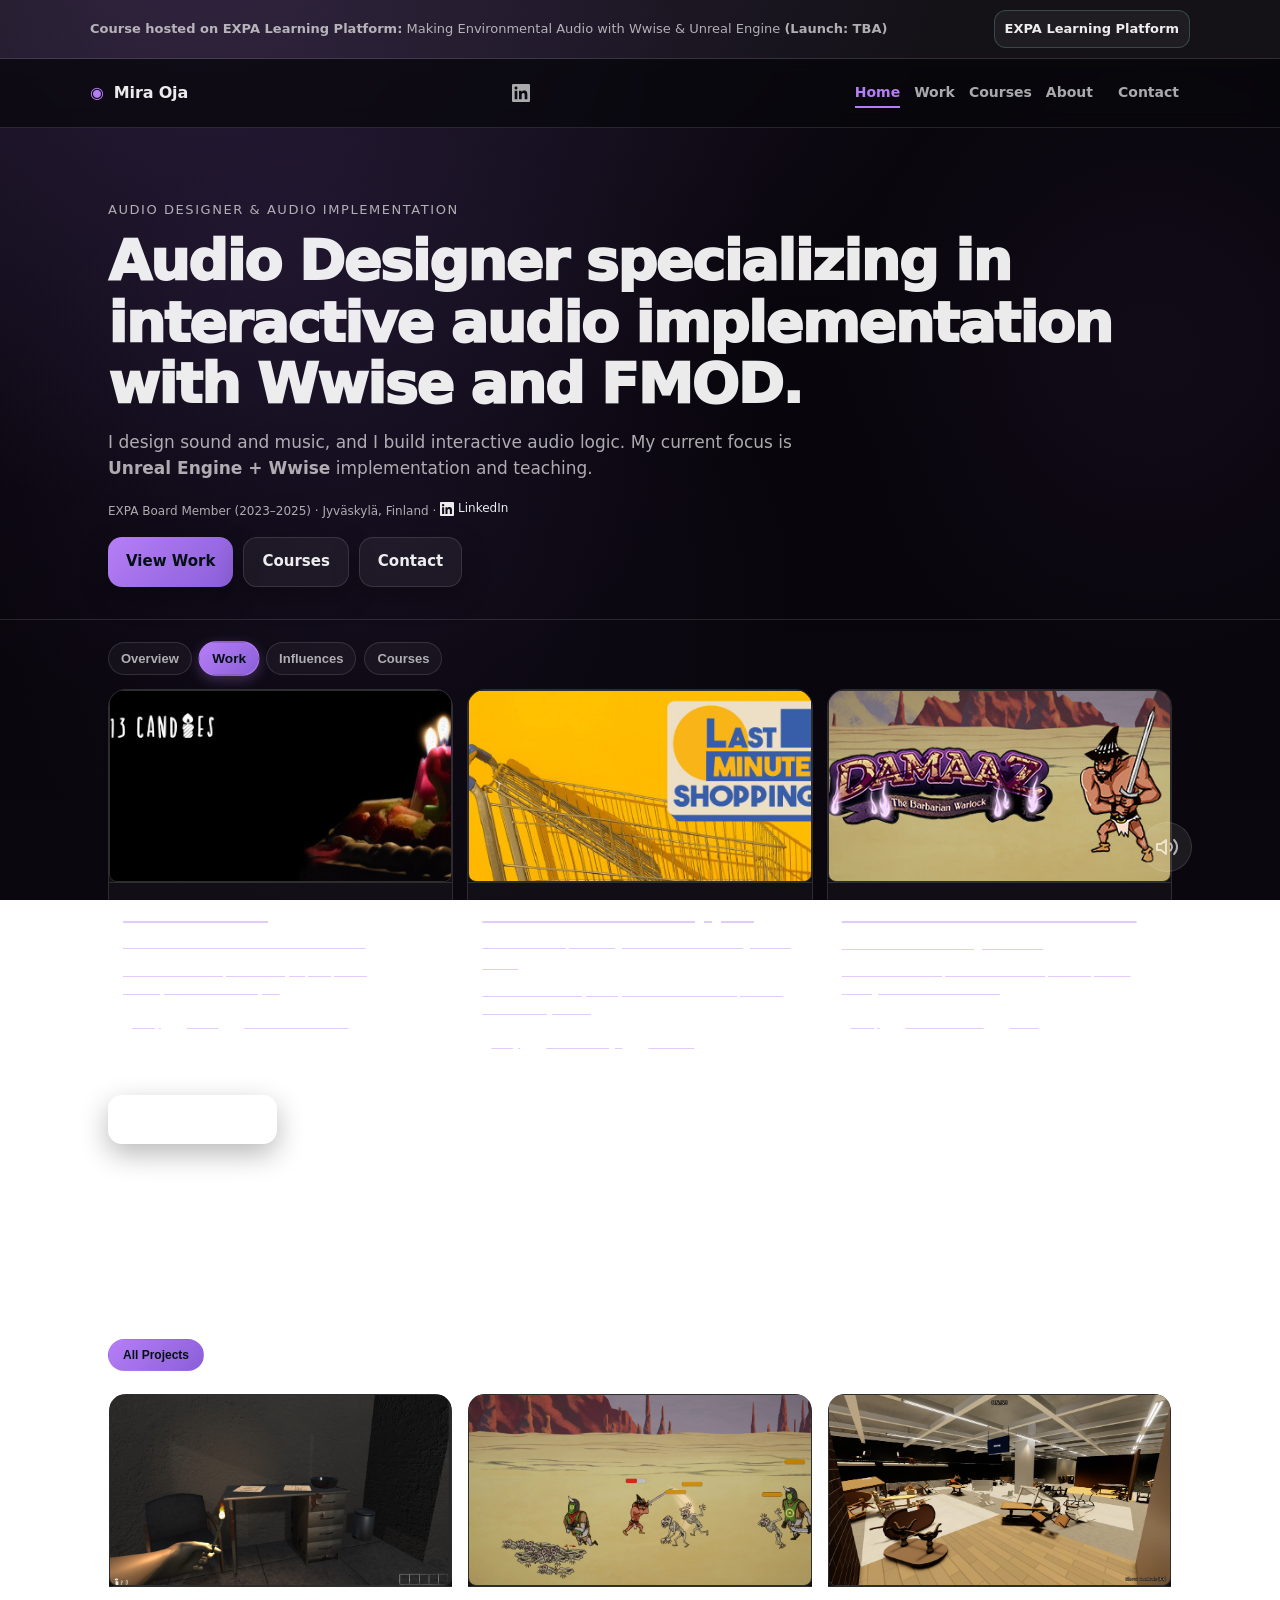
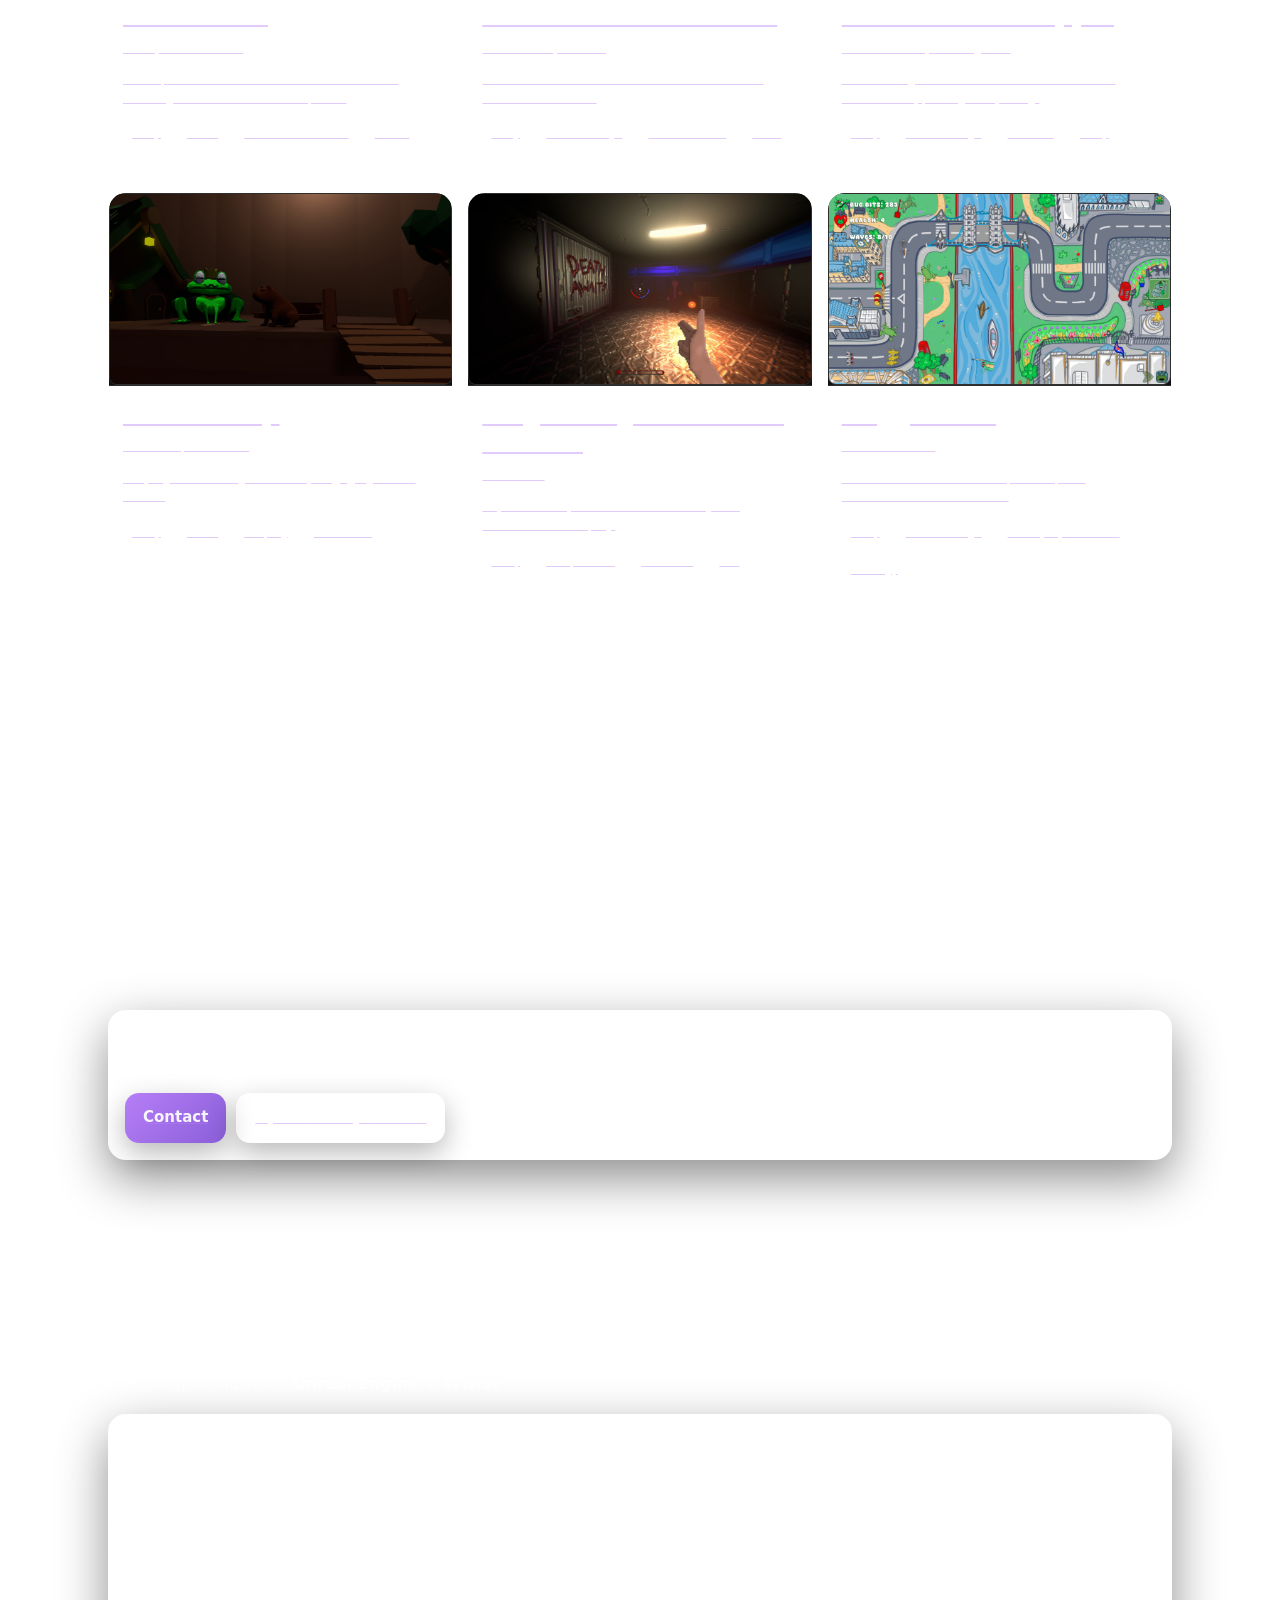
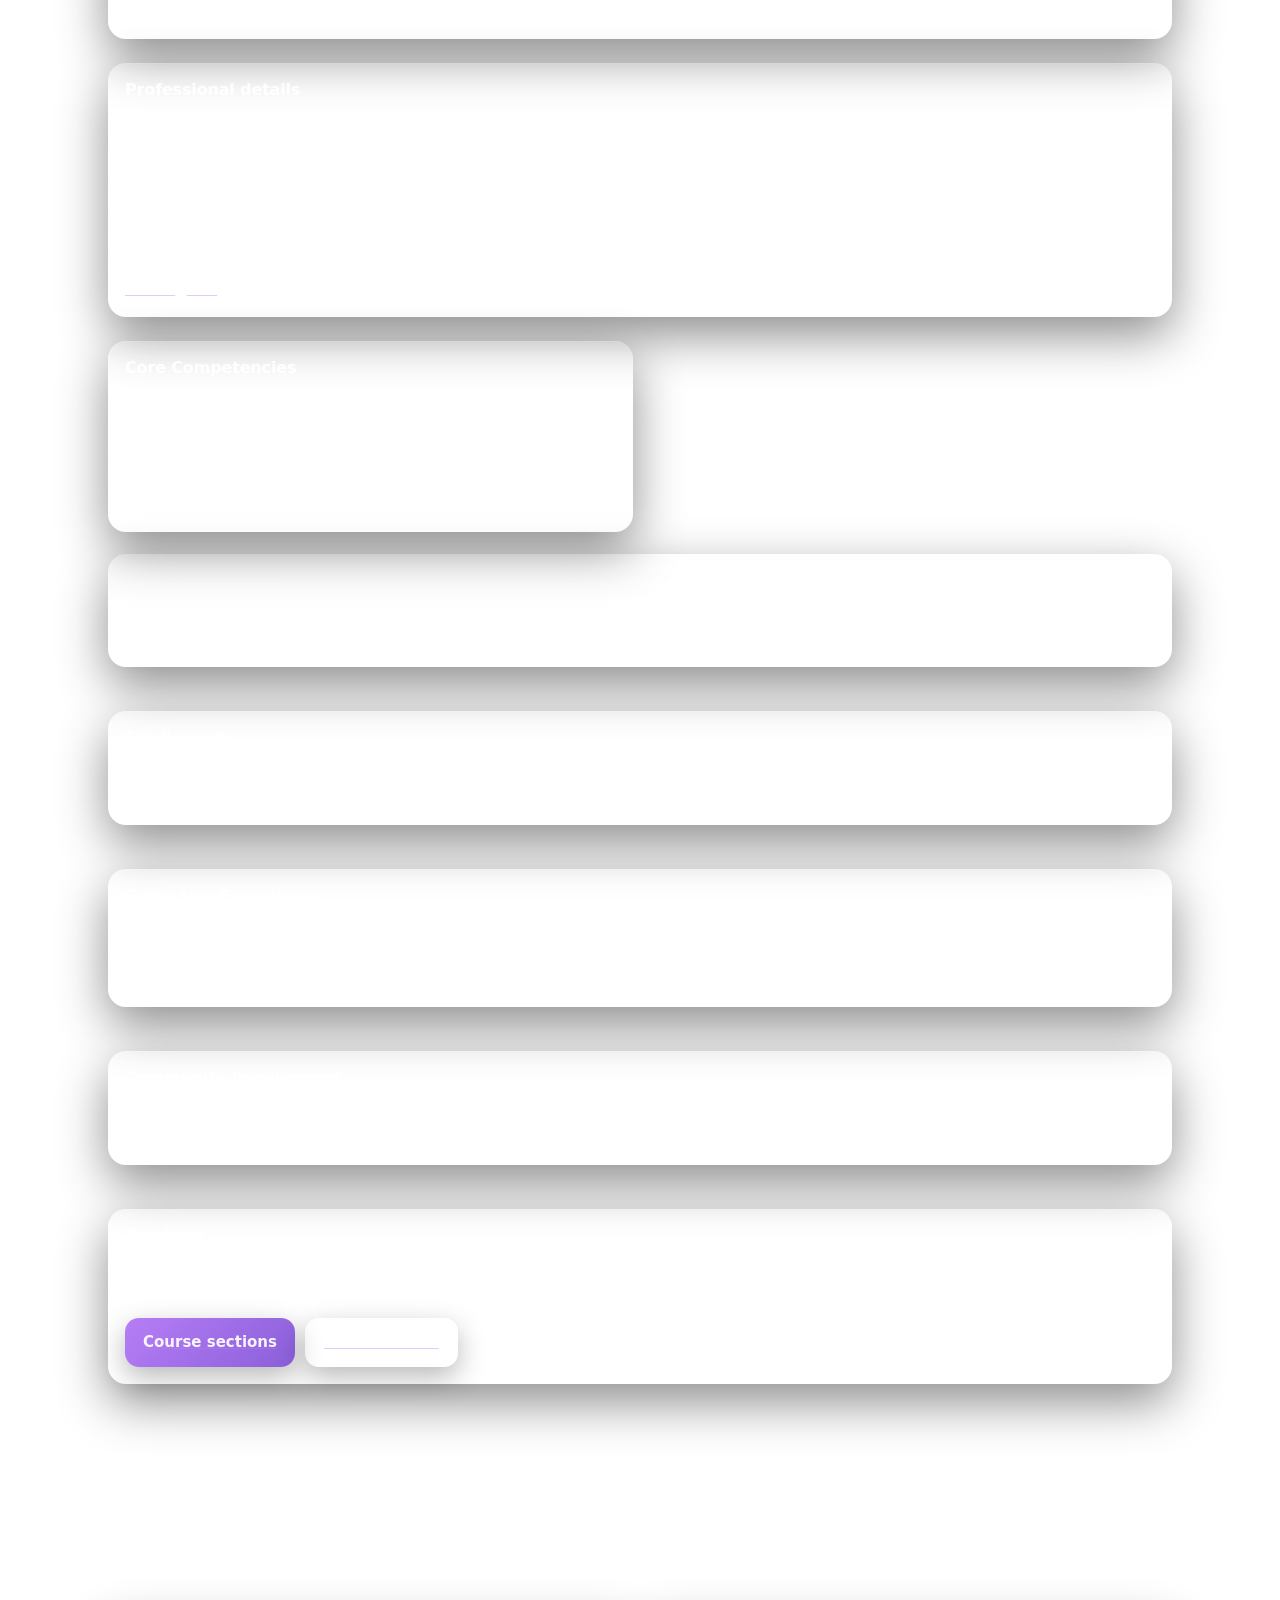
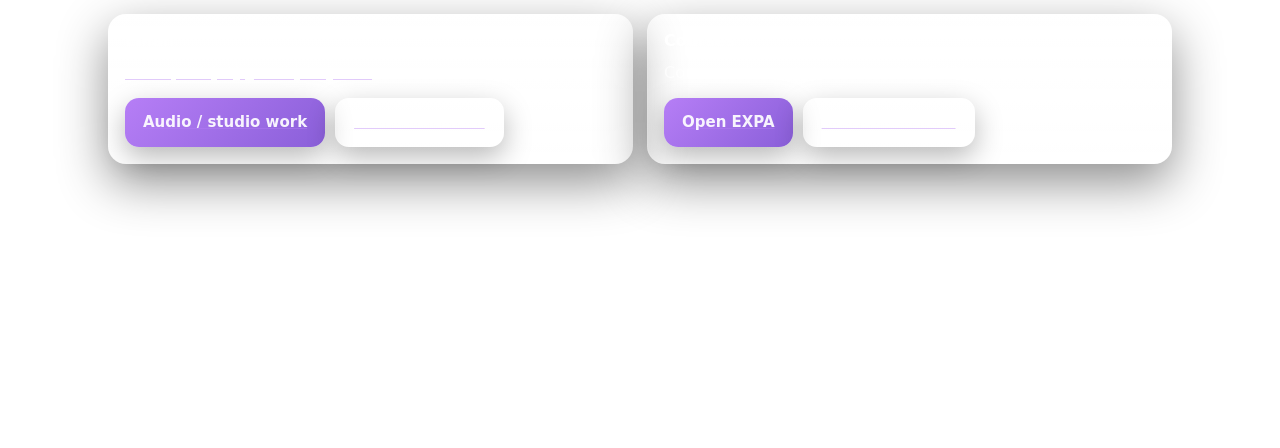
==== commit 953d3b18: "added linkedin logo and made the text bigger" ====
--- a/index.html
+++ b/index.html
@@ -101,6 +101,11 @@
         <span class="brand-mark" aria-hidden="true">◉</span>
         <span class="brand-text">Mira Oja</span>
       </a>
+      <a href="https://www.linkedin.com/in/mira-oja-4071921bb/" target="_blank" rel="noopener" class="header-linkedin" aria-label="LinkedIn Profile" title="LinkedIn Profile">
+        <svg width="18" height="18" viewBox="0 0 24 24" fill="currentColor" xmlns="http://www.w3.org/2000/svg">
+          <path d="M20.447 20.452h-3.554v-5.569c0-1.328-.027-3.037-1.852-3.037-1.853 0-2.136 1.445-2.136 2.939v5.667H9.351V9h3.414v1.561h.046c.477-.9 1.637-1.85 3.37-1.85 3.601 0 4.267 2.37 4.267 5.455v6.286zM5.337 7.433c-1.144 0-2.063-.926-2.063-2.065 0-1.138.92-2.063 2.063-2.063 1.14 0 2.064.925 2.064 2.063 0 1.139-.925 2.065-2.064 2.065zm1.782 13.019H3.555V9h3.564v11.452zM22.225 0H1.771C.792 0 0 .774 0 1.729v20.542C0 23.227.792 24 1.771 24h20.451C23.2 24 24 23.227 24 22.271V1.729C24 .774 23.2 0 22.222 0h.003z"/>
+        </svg>
+      </a>
       <nav class="nav" aria-label="Primary">
         <a class="active" href="index.html">Home</a>
         <a href="work.html">Work</a>
@@ -123,7 +128,12 @@
 
         <p class="small muted" style="margin:0 0 16px;">
           EXPA Board Member (2023–2025) · Jyväskylä, Finland ·
-          <a href="https://www.linkedin.com/in/mira-oja-4071921bb/" target="_blank" rel="noopener">LinkedIn</a>
+          <a href="https://www.linkedin.com/in/mira-oja-4071921bb/" target="_blank" rel="noopener" style="display:inline-flex;align-items:center;gap:4px;">
+            <svg width="14" height="14" viewBox="0 0 24 24" fill="currentColor" xmlns="http://www.w3.org/2000/svg">
+              <path d="M20.447 20.452h-3.554v-5.569c0-1.328-.027-3.037-1.852-3.037-1.853 0-2.136 1.445-2.136 2.939v5.667H9.351V9h3.414v1.561h.046c.477-.9 1.637-1.85 3.37-1.85 3.601 0 4.267 2.37 4.267 5.455v6.286zM5.337 7.433c-1.144 0-2.063-.926-2.063-2.065 0-1.138.92-2.063 2.063-2.063 1.14 0 2.064.925 2.064 2.063 0 1.139-.925 2.065-2.064 2.065zm1.782 13.019H3.555V9h3.564v11.452zM22.225 0H1.771C.792 0 0 .774 0 1.729v20.542C0 23.227.792 24 1.771 24h20.451C23.2 24 24 23.227 24 22.271V1.729C24 .774 23.2 0 22.222 0h.003z"/>
+            </svg>
+            LinkedIn
+          </a>
         </p>
 
         <div class="hero-actions">
--- a/styles.css
+++ b/styles.css
@@ -76,6 +76,18 @@
 }
 .brand{display:flex; align-items:center; gap:10px; font-weight:900; letter-spacing:-.01em}
 .brand-mark{color:var(--accent)}
+.header-linkedin{
+  display:flex; align-items:center; justify-content:center;
+  color:var(--muted);
+  padding:8px;
+  border-radius:8px;
+  transition:color .2s ease, background .2s ease;
+}
+.header-linkedin:hover{
+  color:var(--accent);
+  background:rgba(255,255,255,.08);
+  text-decoration:none;
+}
 .nav{display:flex; gap:14px; align-items:center; flex-wrap:wrap}
 .nav a{
   color:var(--muted); font-weight:700; font-size:14px; transition:color .2s ease;
@@ -231,6 +243,13 @@
 .filter-pill:focus{
   outline:2px solid var(--accent);
   outline-offset:2px;
+}
+.filter-pill:focus-visible:not(.active){
+  outline:3px solid var(--accent);
+  outline-offset:2px;
+  background:rgba(182,126,246,.12);
+  border-color:var(--accent);
+  color:var(--text);
 }
 .filter-pill.active{
   background:linear-gradient(135deg,var(--accent),var(--accent2));
@@ -554,6 +573,14 @@
   outline-offset:2px;
 }
 
+.tab:focus-visible:not(.active){
+  outline:3px solid var(--accent);
+  outline-offset:2px;
+  background:rgba(182,126,246,.12);
+  border-color:var(--accent);
+  color:var(--text);
+}
+
 .tab.active{
   color:#051016;
   border-color:var(--accent);
@@ -591,6 +618,11 @@
   outline:2px solid var(--accent);
   outline-offset:3px;
 }
+.button:focus-visible{
+  outline:3px solid var(--accent);
+  outline-offset:3px;
+  box-shadow:0 16px 42px rgba(0,0,0,.35), 0 0 0 4px rgba(182,126,246,.2);
+}
 .nav a:focus{
   outline:2px solid var(--accent);
   outline-offset:4px;
--- a/styles.css
+++ b/styles.css
@@ -76,6 +76,18 @@
 }
 .brand{display:flex; align-items:center; gap:10px; font-weight:900; letter-spacing:-.01em}
 .brand-mark{color:var(--accent)}
+.header-linkedin{
+  display:flex; align-items:center; justify-content:center;
+  color:var(--muted);
+  padding:8px;
+  border-radius:8px;
+  transition:color .2s ease, background .2s ease;
+}
+.header-linkedin:hover{
+  color:var(--accent);
+  background:rgba(255,255,255,.08);
+  text-decoration:none;
+}
 .nav{display:flex; gap:14px; align-items:center; flex-wrap:wrap}
 .nav a{
   color:var(--muted); font-weight:700; font-size:14px; transition:color .2s ease;
@@ -231,6 +243,13 @@
 .filter-pill:focus{
   outline:2px solid var(--accent);
   outline-offset:2px;
+}
+.filter-pill:focus-visible:not(.active){
+  outline:3px solid var(--accent);
+  outline-offset:2px;
+  background:rgba(182,126,246,.12);
+  border-color:var(--accent);
+  color:var(--text);
 }
 .filter-pill.active{
   background:linear-gradient(135deg,var(--accent),var(--accent2));
@@ -554,6 +573,14 @@
   outline-offset:2px;
 }
 
+.tab:focus-visible:not(.active){
+  outline:3px solid var(--accent);
+  outline-offset:2px;
+  background:rgba(182,126,246,.12);
+  border-color:var(--accent);
+  color:var(--text);
+}
+
 .tab.active{
   color:#051016;
   border-color:var(--accent);
@@ -591,6 +618,11 @@
   outline:2px solid var(--accent);
   outline-offset:3px;
 }
+.button:focus-visible{
+  outline:3px solid var(--accent);
+  outline-offset:3px;
+  box-shadow:0 16px 42px rgba(0,0,0,.35), 0 0 0 4px rgba(182,126,246,.2);
+}
 .nav a:focus{
   outline:2px solid var(--accent);
   outline-offset:4px;
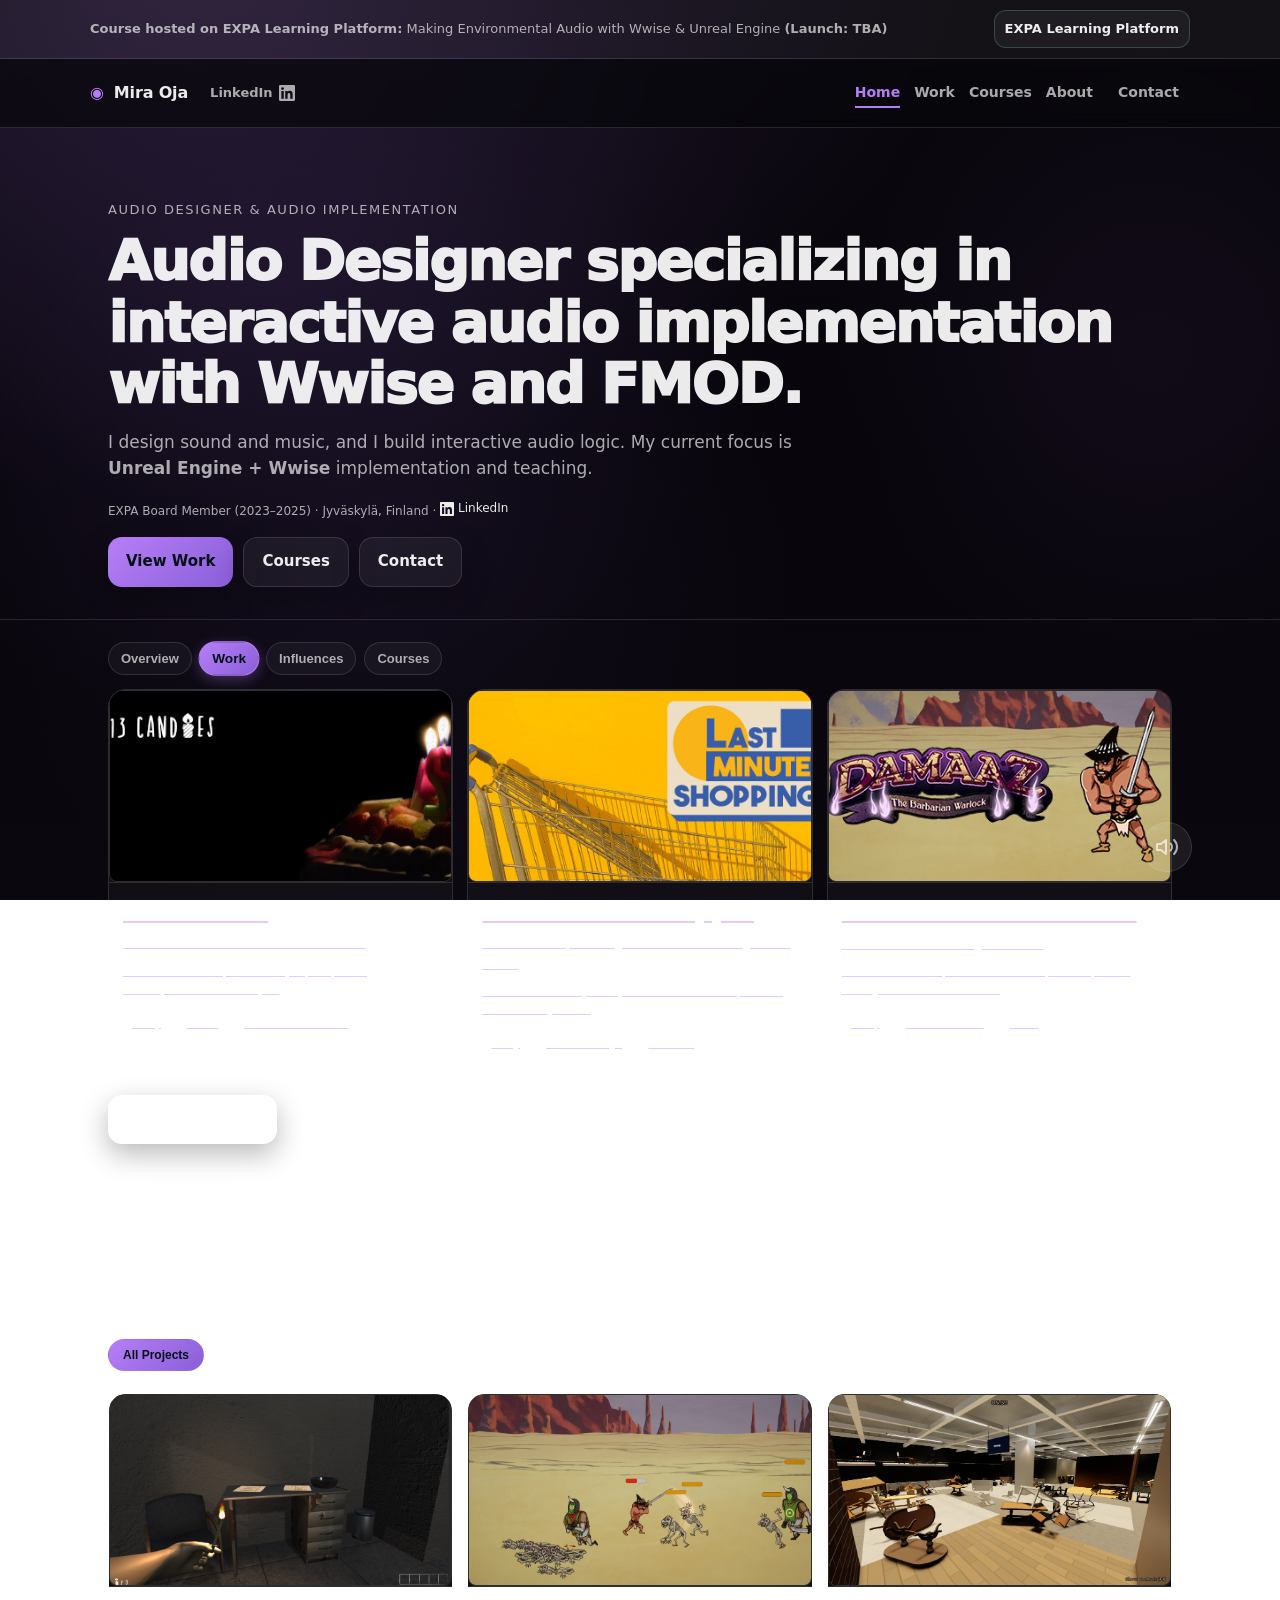
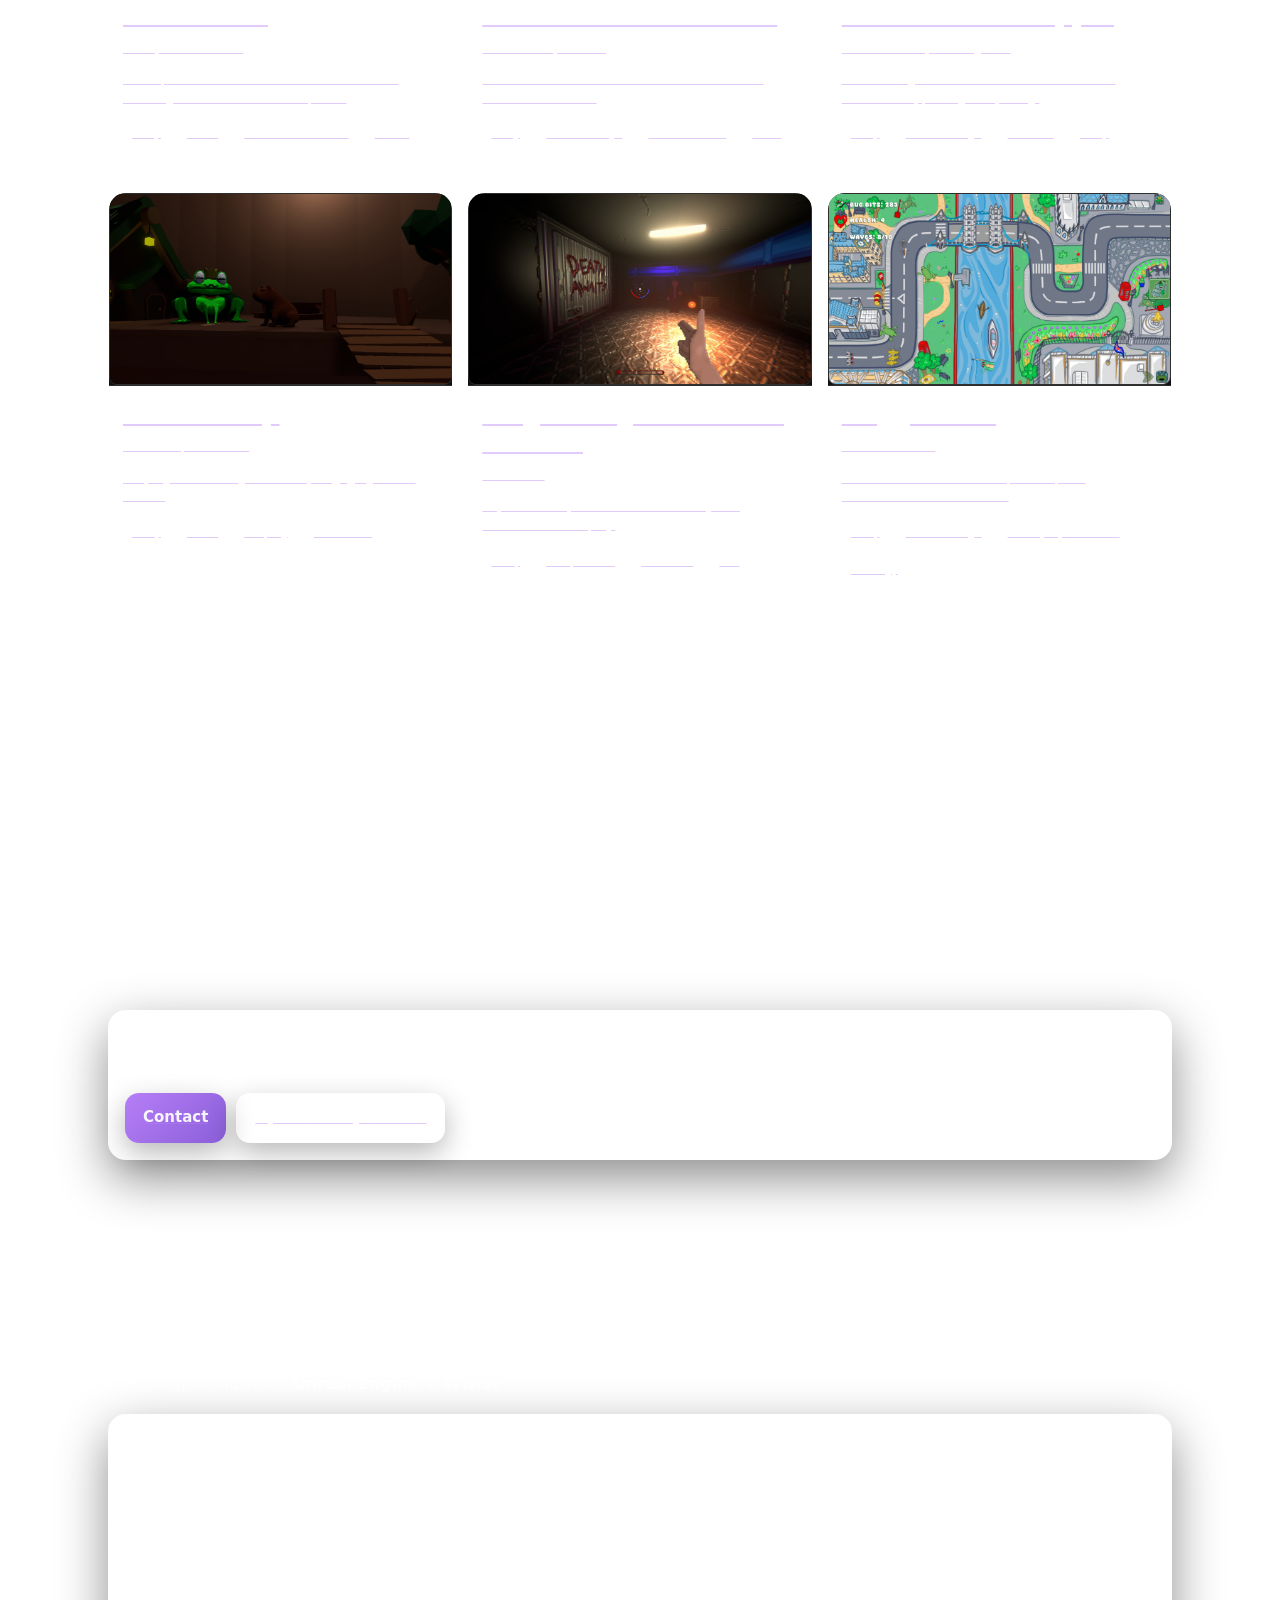
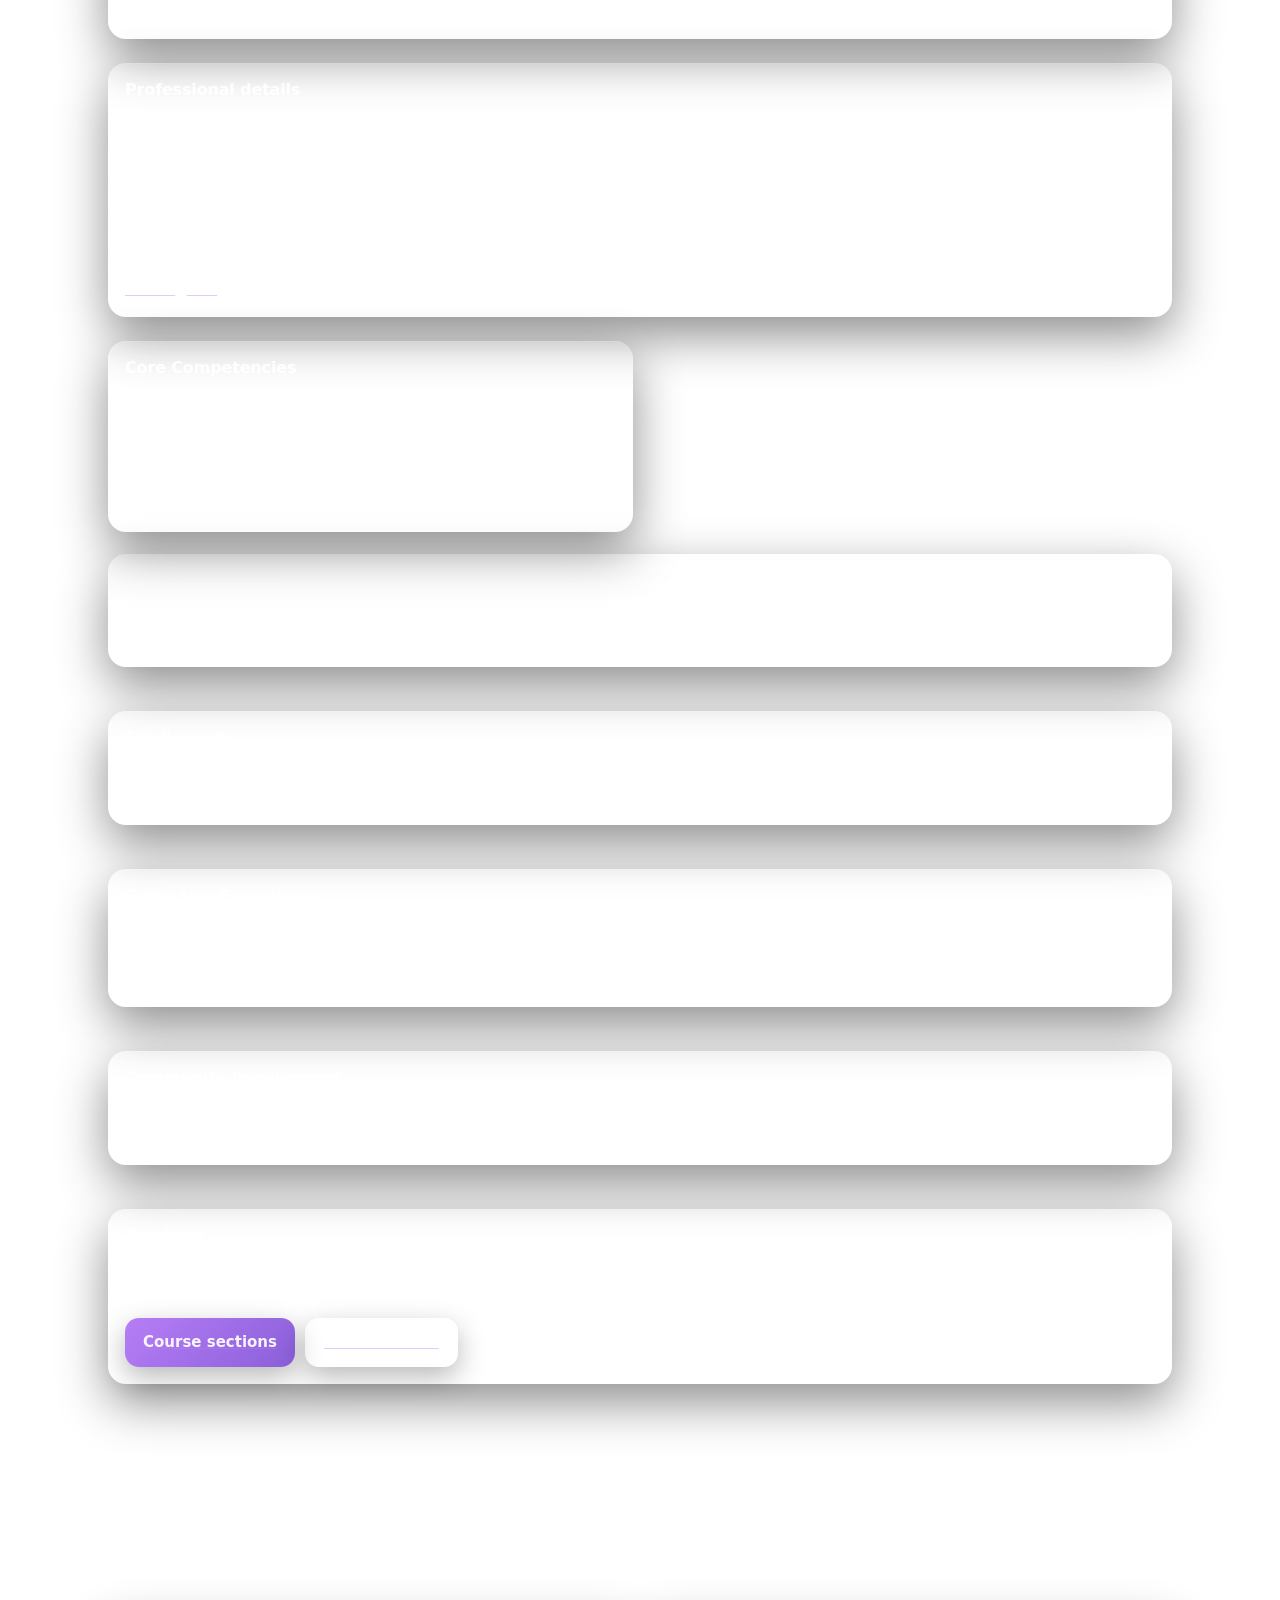
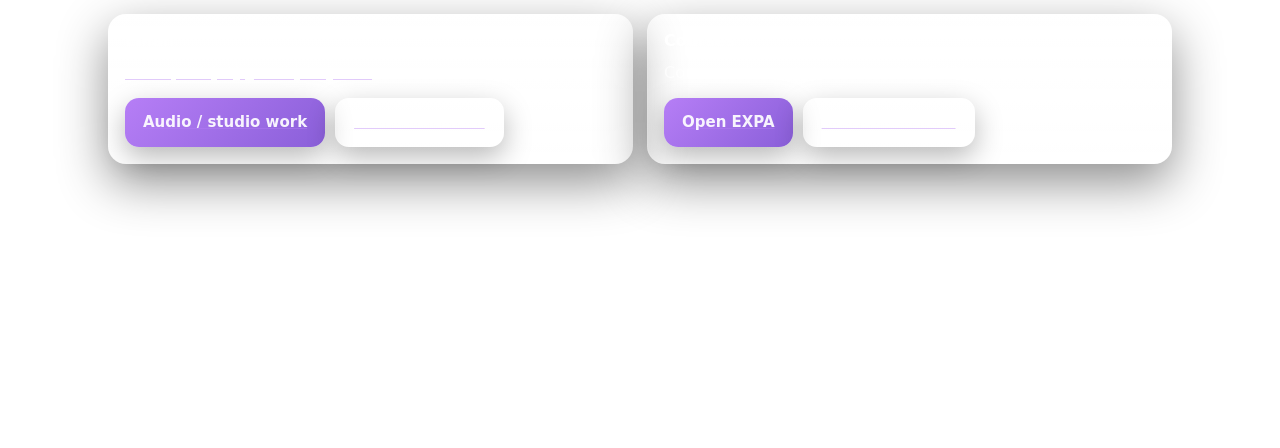
==== commit 143dad9d: "moved the liknedin logo to be more in line for all pages" ====
--- a/index.html
+++ b/index.html
@@ -97,15 +97,18 @@
 
   <header class="site-header">
     <div class="container header-inner">
-      <a class="brand" href="#top" aria-label="Home">
-        <span class="brand-mark" aria-hidden="true">◉</span>
-        <span class="brand-text">Mira Oja</span>
-      </a>
-      <a href="https://www.linkedin.com/in/mira-oja-4071921bb/" target="_blank" rel="noopener" class="header-linkedin" aria-label="LinkedIn Profile" title="LinkedIn Profile">
-        <svg width="18" height="18" viewBox="0 0 24 24" fill="currentColor" xmlns="http://www.w3.org/2000/svg">
-          <path d="M20.447 20.452h-3.554v-5.569c0-1.328-.027-3.037-1.852-3.037-1.853 0-2.136 1.445-2.136 2.939v5.667H9.351V9h3.414v1.561h.046c.477-.9 1.637-1.85 3.37-1.85 3.601 0 4.267 2.37 4.267 5.455v6.286zM5.337 7.433c-1.144 0-2.063-.926-2.063-2.065 0-1.138.92-2.063 2.063-2.063 1.14 0 2.064.925 2.064 2.063 0 1.139-.925 2.065-2.064 2.065zm1.782 13.019H3.555V9h3.564v11.452zM22.225 0H1.771C.792 0 0 .774 0 1.729v20.542C0 23.227.792 24 1.771 24h20.451C23.2 24 24 23.227 24 22.271V1.729C24 .774 23.2 0 22.222 0h.003z"/>
-        </svg>
-      </a>
+      <div class="brand-with-linkedin">
+        <a class="brand" href="#top" aria-label="Home">
+          <span class="brand-mark" aria-hidden="true">◉</span>
+          <span class="brand-text">Mira Oja</span>
+        </a>
+        <a href="https://www.linkedin.com/in/mira-oja-4071921bb/" target="_blank" rel="noopener" class="header-linkedin" aria-label="LinkedIn Profile" title="LinkedIn Profile">
+          LinkedIn
+          <svg width="16" height="16" viewBox="0 0 24 24" fill="currentColor" xmlns="http://www.w3.org/2000/svg">
+            <path d="M20.447 20.452h-3.554v-5.569c0-1.328-.027-3.037-1.852-3.037-1.853 0-2.136 1.445-2.136 2.939v5.667H9.351V9h3.414v1.561h.046c.477-.9 1.637-1.85 3.37-1.85 3.601 0 4.267 2.37 4.267 5.455v6.286zM5.337 7.433c-1.144 0-2.063-.926-2.063-2.065 0-1.138.92-2.063 2.063-2.063 1.14 0 2.064.925 2.064 2.063 0 1.139-.925 2.065-2.064 2.065zm1.782 13.019H3.555V9h3.564v11.452zM22.225 0H1.771C.792 0 0 .774 0 1.729v20.542C0 23.227.792 24 1.771 24h20.451C23.2 24 24 23.227 24 22.271V1.729C24 .774 23.2 0 22.222 0h.003z"/>
+          </svg>
+        </a>
+      </div>
       <nav class="nav" aria-label="Primary">
         <a class="active" href="index.html">Home</a>
         <a href="work.html">Work</a>
--- a/styles.css
+++ b/styles.css
@@ -76,10 +76,14 @@
 }
 .brand{display:flex; align-items:center; gap:10px; font-weight:900; letter-spacing:-.01em}
 .brand-mark{color:var(--accent)}
+.brand-with-linkedin{
+  display:flex; align-items:center; gap:12px;
+}
 .header-linkedin{
-  display:flex; align-items:center; justify-content:center;
+  display:flex; align-items:center; gap:6px; justify-content:center;
   color:var(--muted);
-  padding:8px;
+  font-size:13px; font-weight:700;
+  padding:6px 10px;
   border-radius:8px;
   transition:color .2s ease, background .2s ease;
 }
--- a/styles.css
+++ b/styles.css
@@ -76,10 +76,14 @@
 }
 .brand{display:flex; align-items:center; gap:10px; font-weight:900; letter-spacing:-.01em}
 .brand-mark{color:var(--accent)}
+.brand-with-linkedin{
+  display:flex; align-items:center; gap:12px;
+}
 .header-linkedin{
-  display:flex; align-items:center; justify-content:center;
+  display:flex; align-items:center; gap:6px; justify-content:center;
   color:var(--muted);
-  padding:8px;
+  font-size:13px; font-weight:700;
+  padding:6px 10px;
   border-radius:8px;
   transition:color .2s ease, background .2s ease;
 }
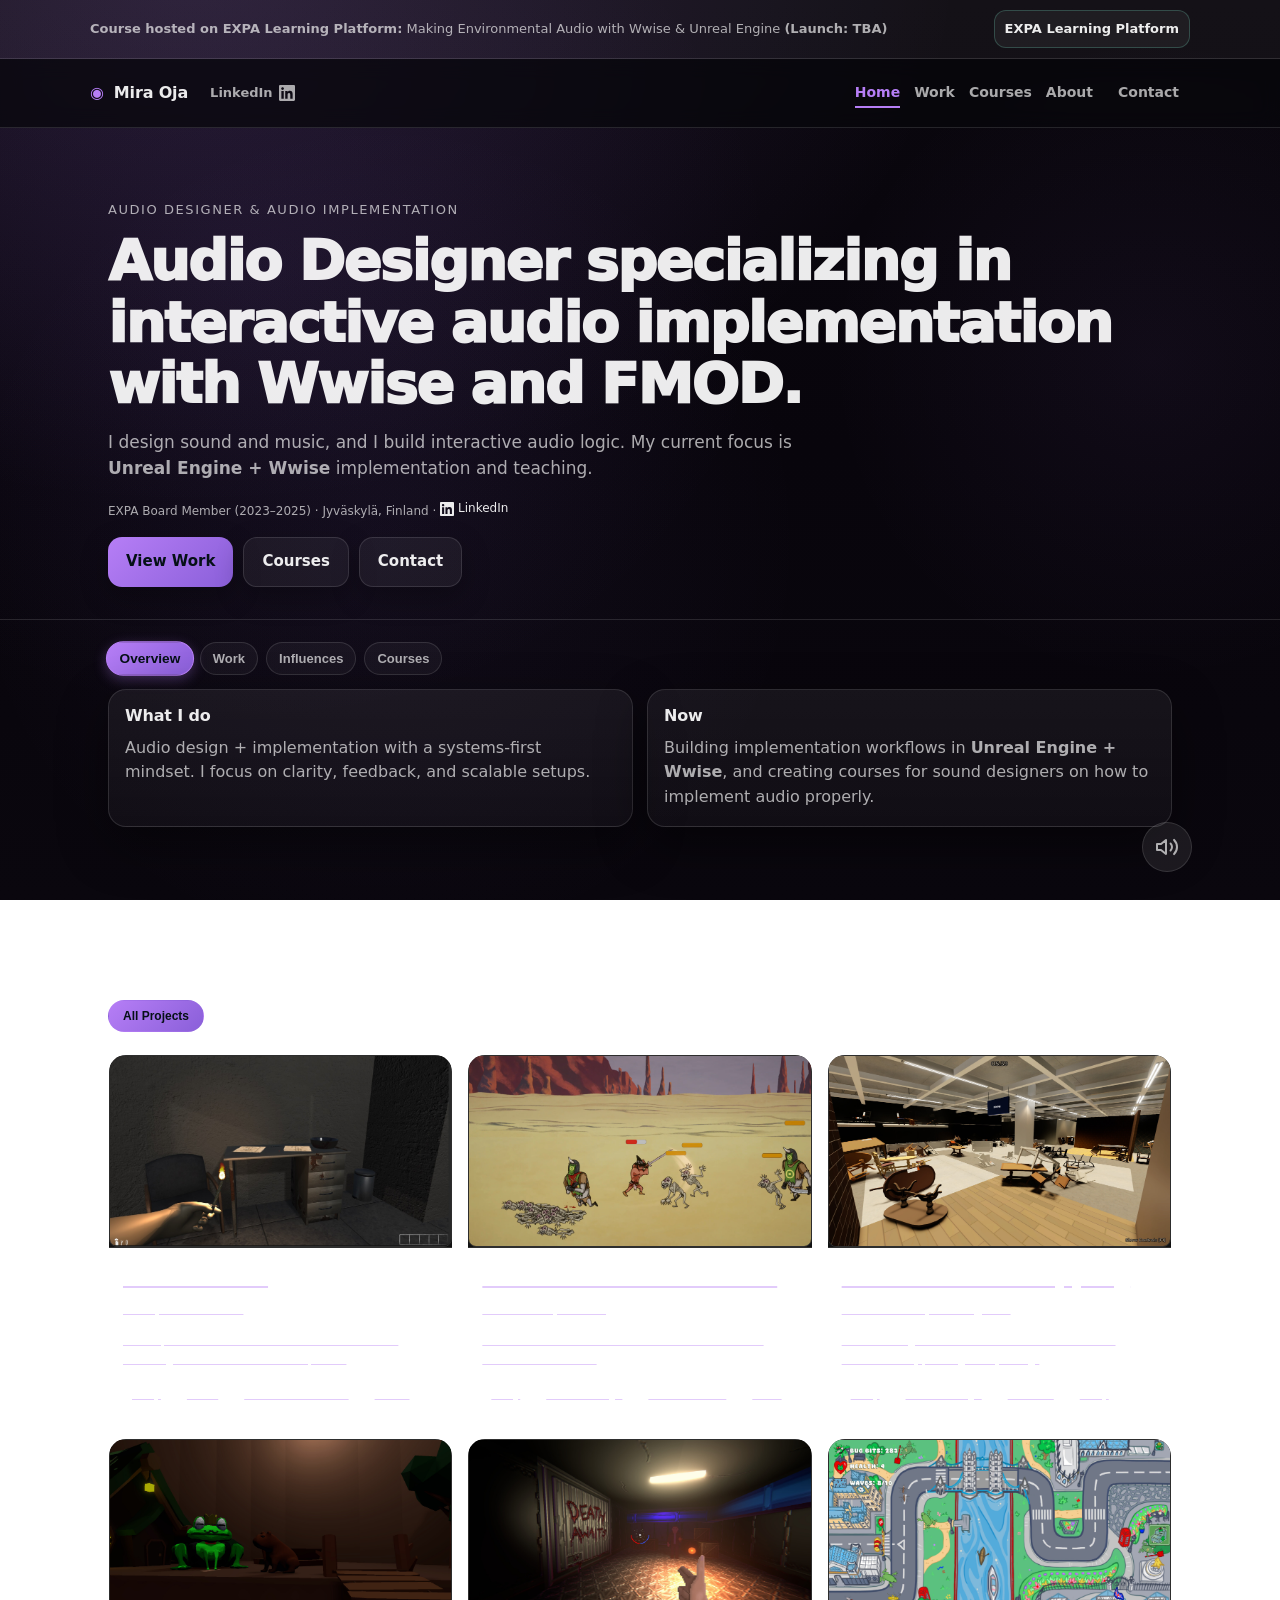
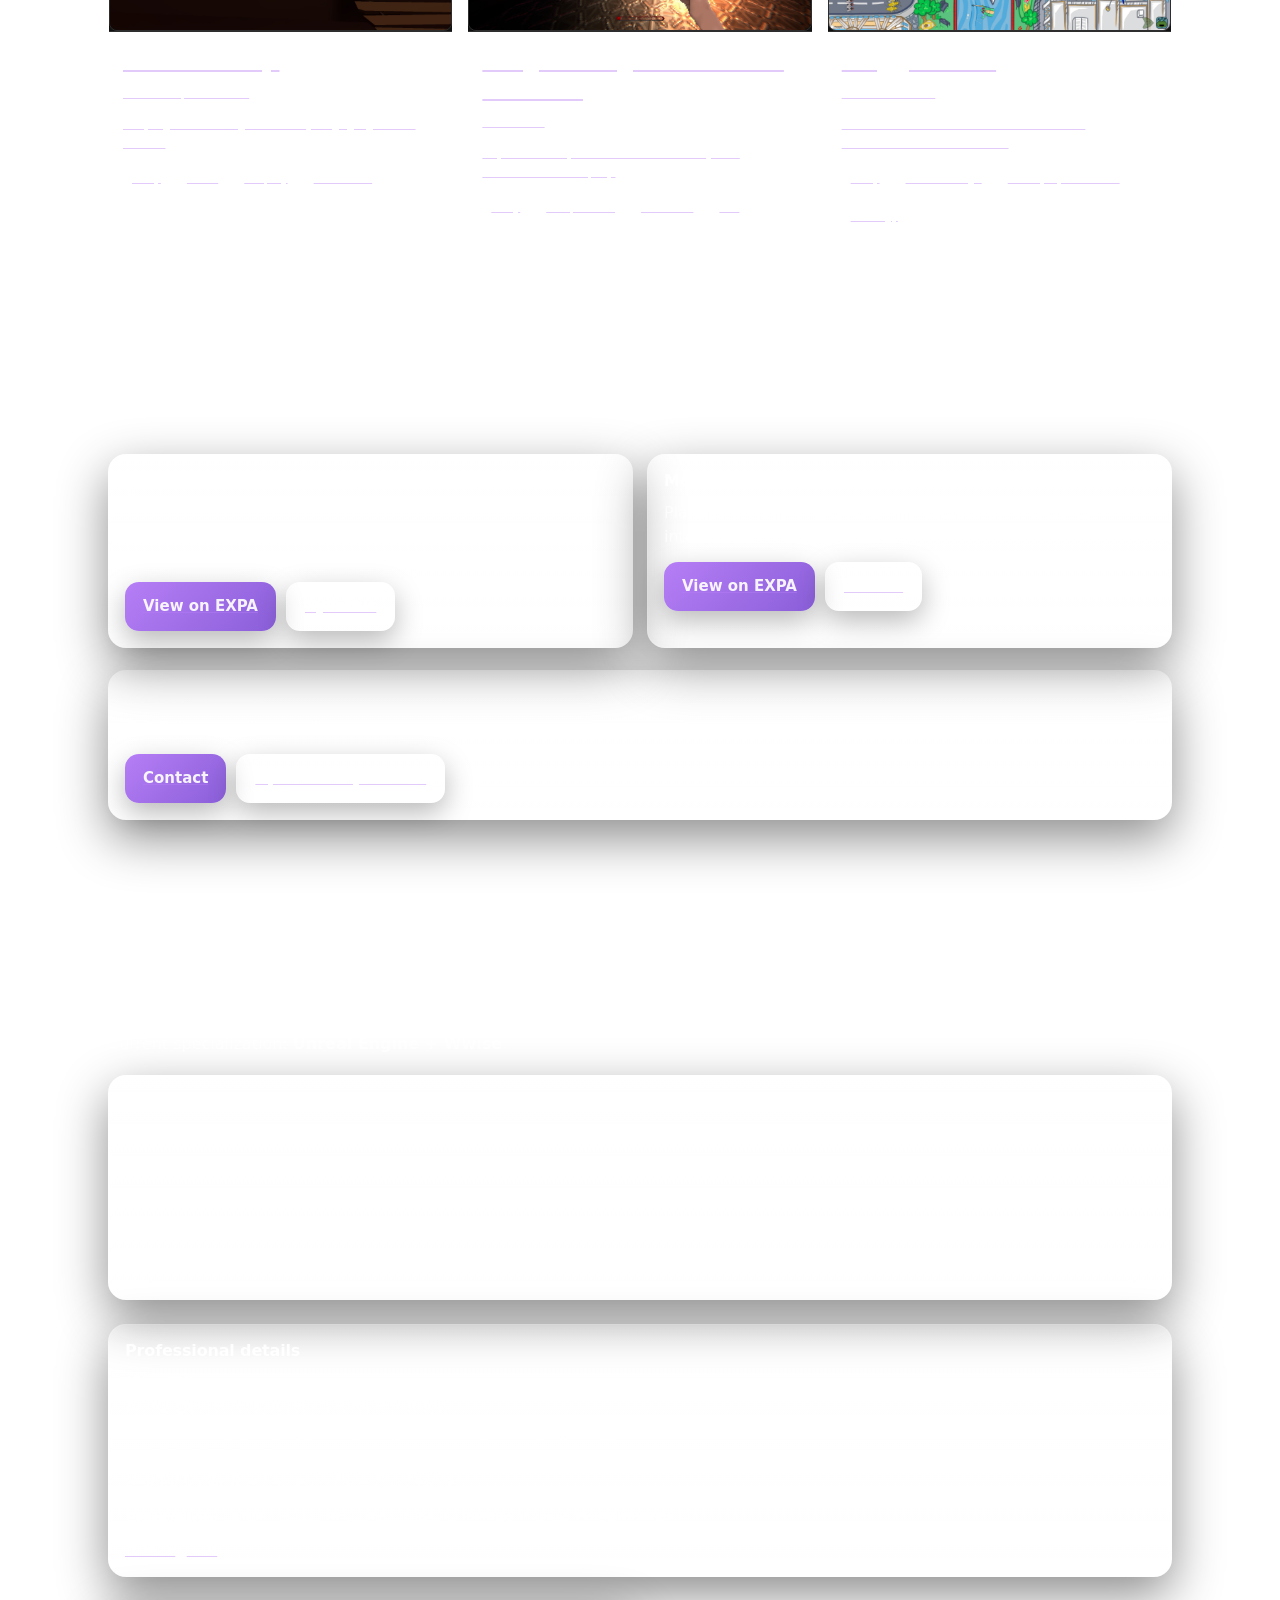
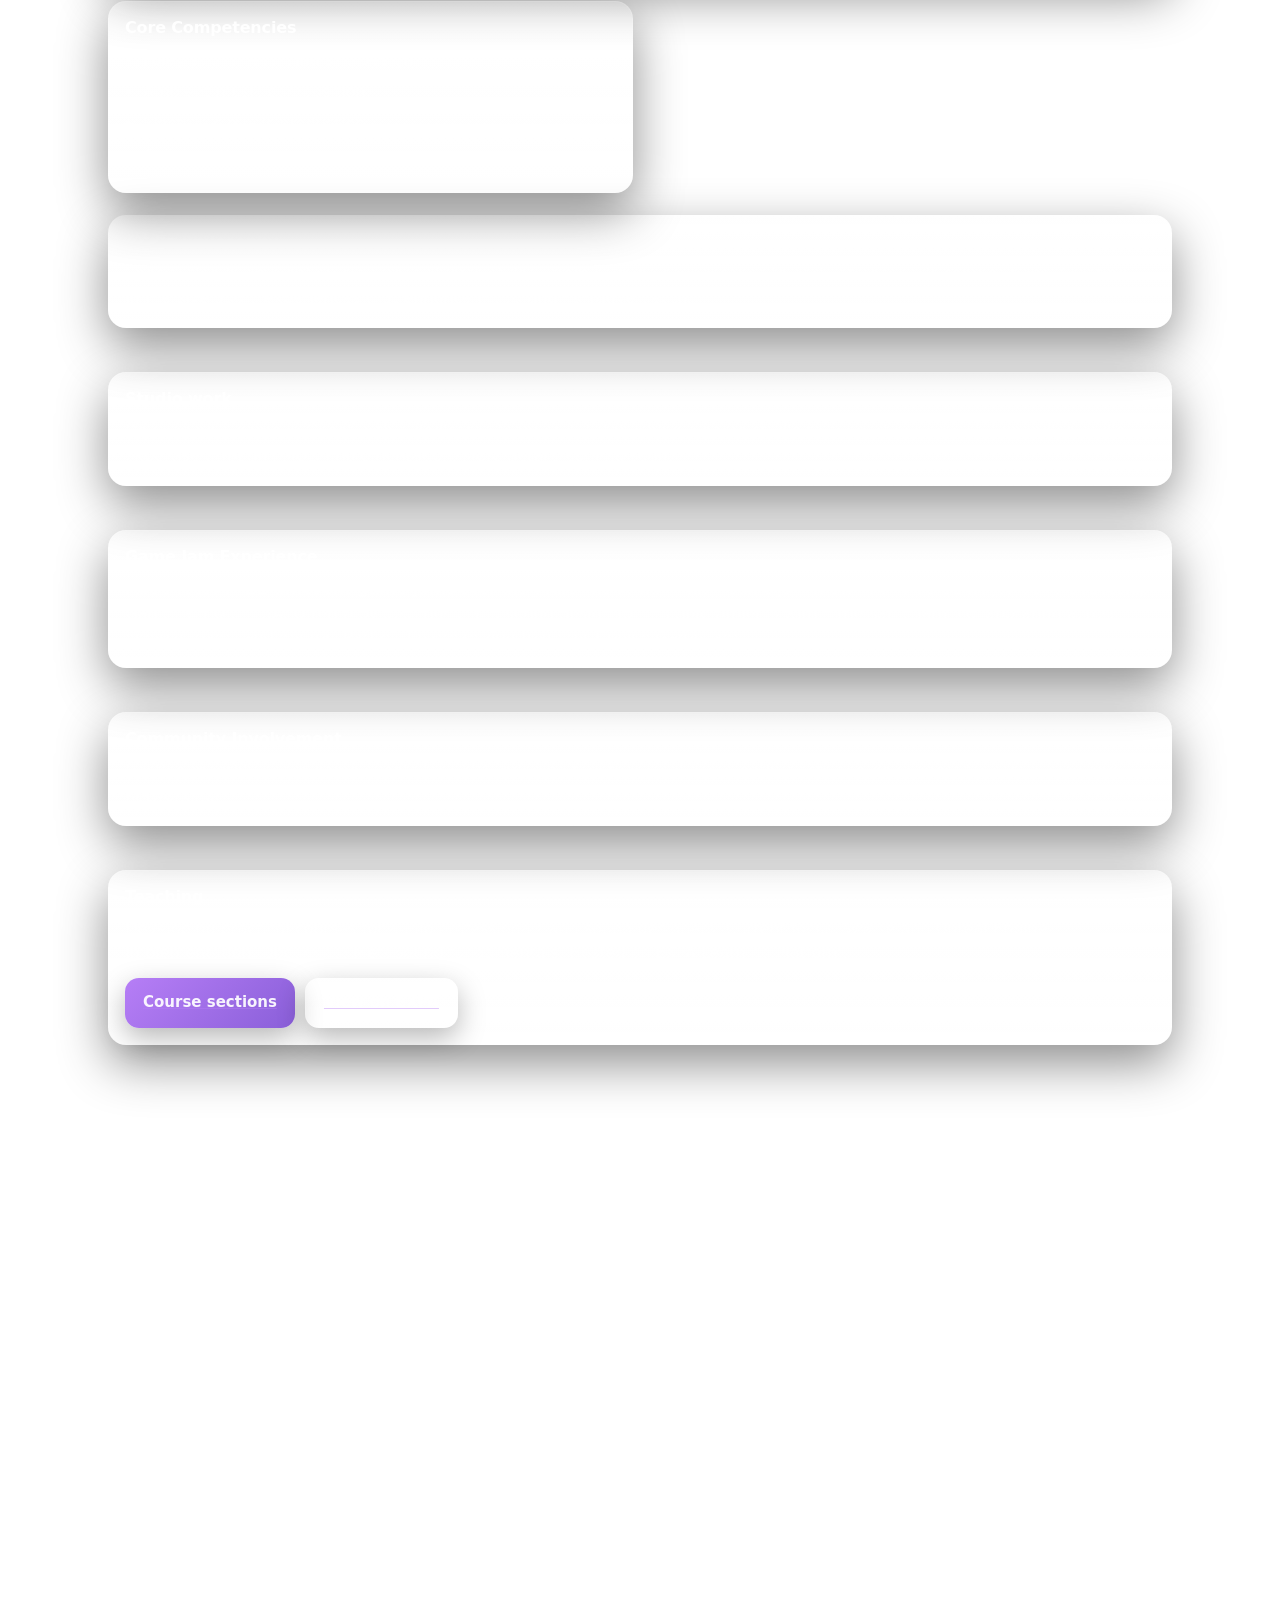
==== commit 73677690: "Update index.html" ====
--- a/index.html
+++ b/index.html
@@ -150,18 +150,18 @@
     </section>
 
     <!-- Tabs + Panels -->
-    <section class="section-tight reveal" data-tabs data-default="panel-home-work">
+    <section class="section-tight reveal" data-tabs data-default="panel-home-overview">
       <div class="container">
         <nav class="tabs" aria-label="Homepage sections">
-          <button class="tab" data-panel="panel-home-overview" type="button">Overview</button>
-          <button class="tab active" data-panel="panel-home-work" type="button">Work</button>
+          <button class="tab active" data-panel="panel-home-overview" type="button">Overview</button>
+          <button class="tab" data-panel="panel-home-work" type="button">Work</button>
           <button class="tab" data-panel="panel-home-influences" type="button">Influences</button>
           <button class="tab" data-panel="panel-home-courses" type="button">Courses</button>
         </nav>
 
         <div style="margin-top:14px;">
           <!-- Overview -->
-          <div class="panel" id="panel-home-overview" hidden>
+          <div class="panel active" id="panel-home-overview">
             <div class="grid grid-2">
               <div class="card">
                 <h2 class="card-title">What I do</h2>
@@ -182,7 +182,7 @@
           </div>
 
           <!-- Work -->
-          <div class="panel active" id="panel-home-work">
+          <div class="panel" id="panel-home-work" hidden>
             <div class="grid grid-3" data-stagger="90">
               <article class="work-card">
                 <a class="work-card-link" href="https://store.steampowered.com/app/2200420/13_Candles/" target="_blank" rel="noopener">
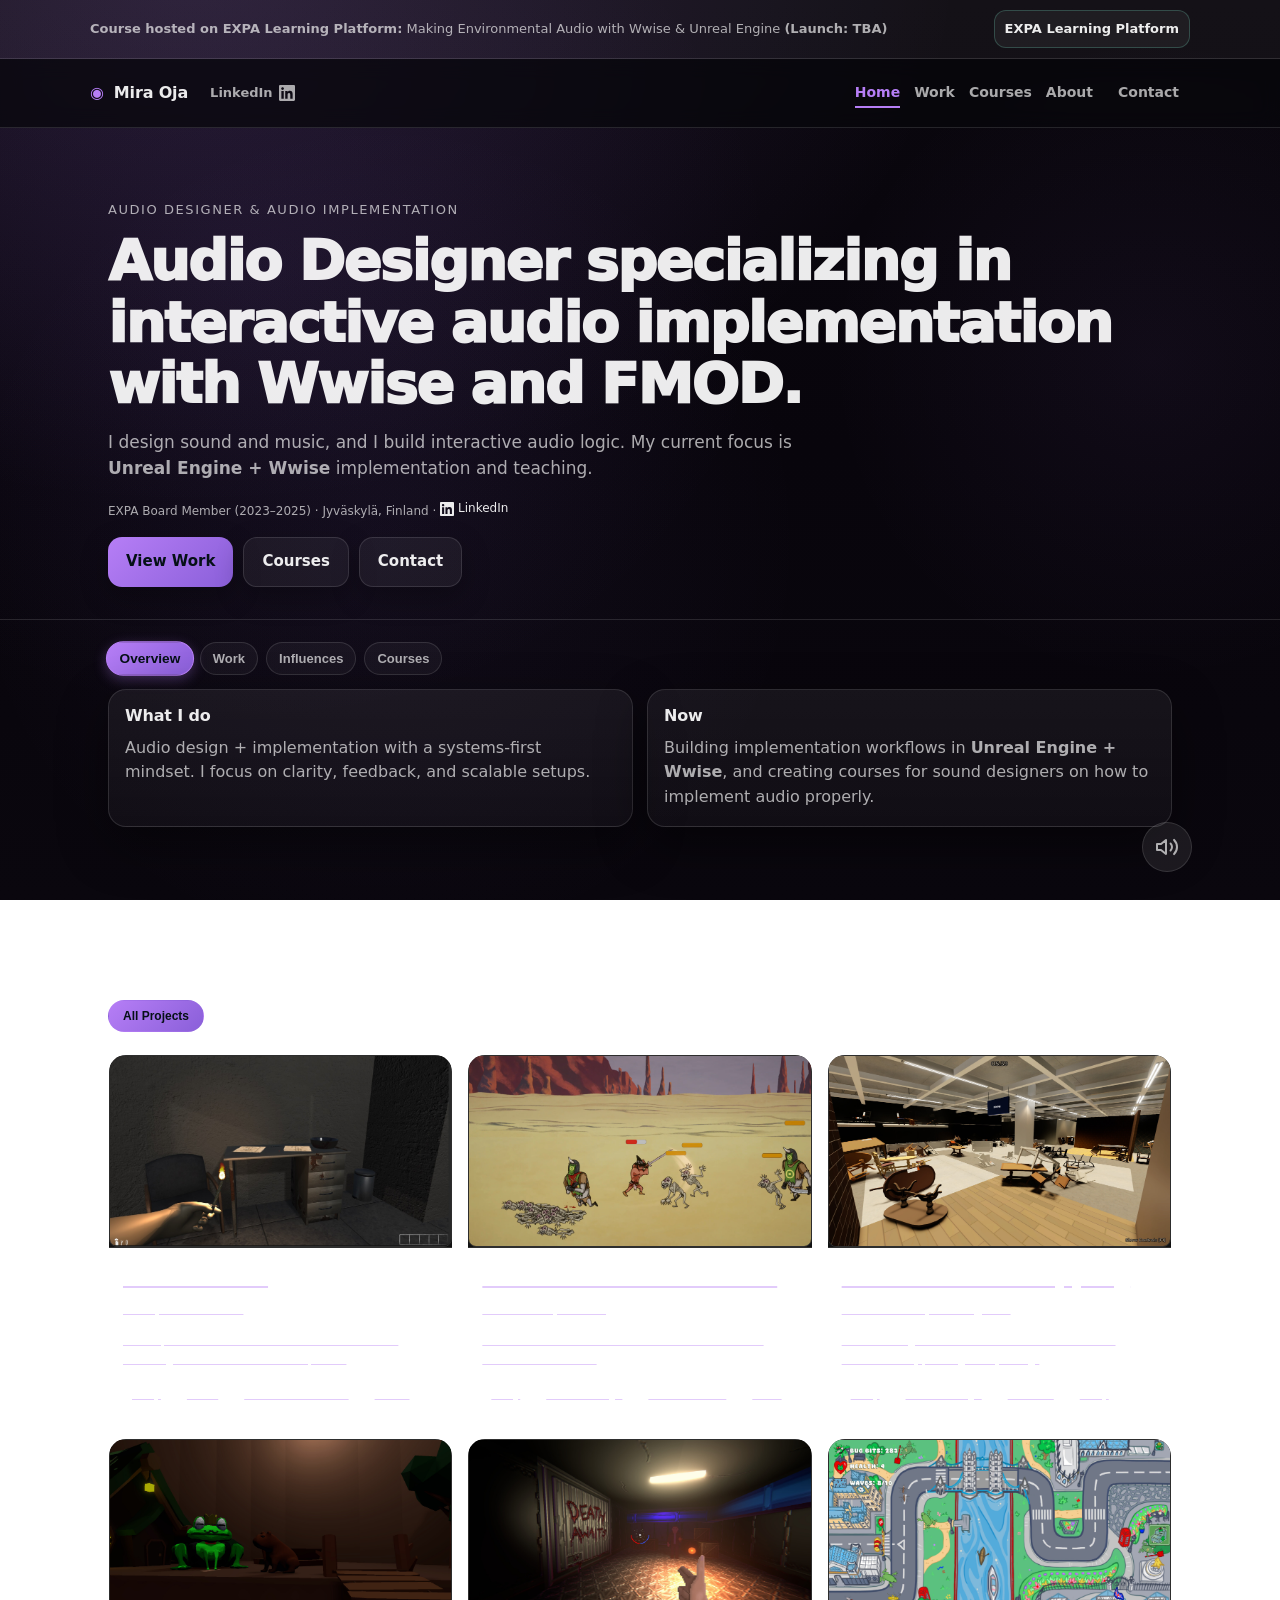
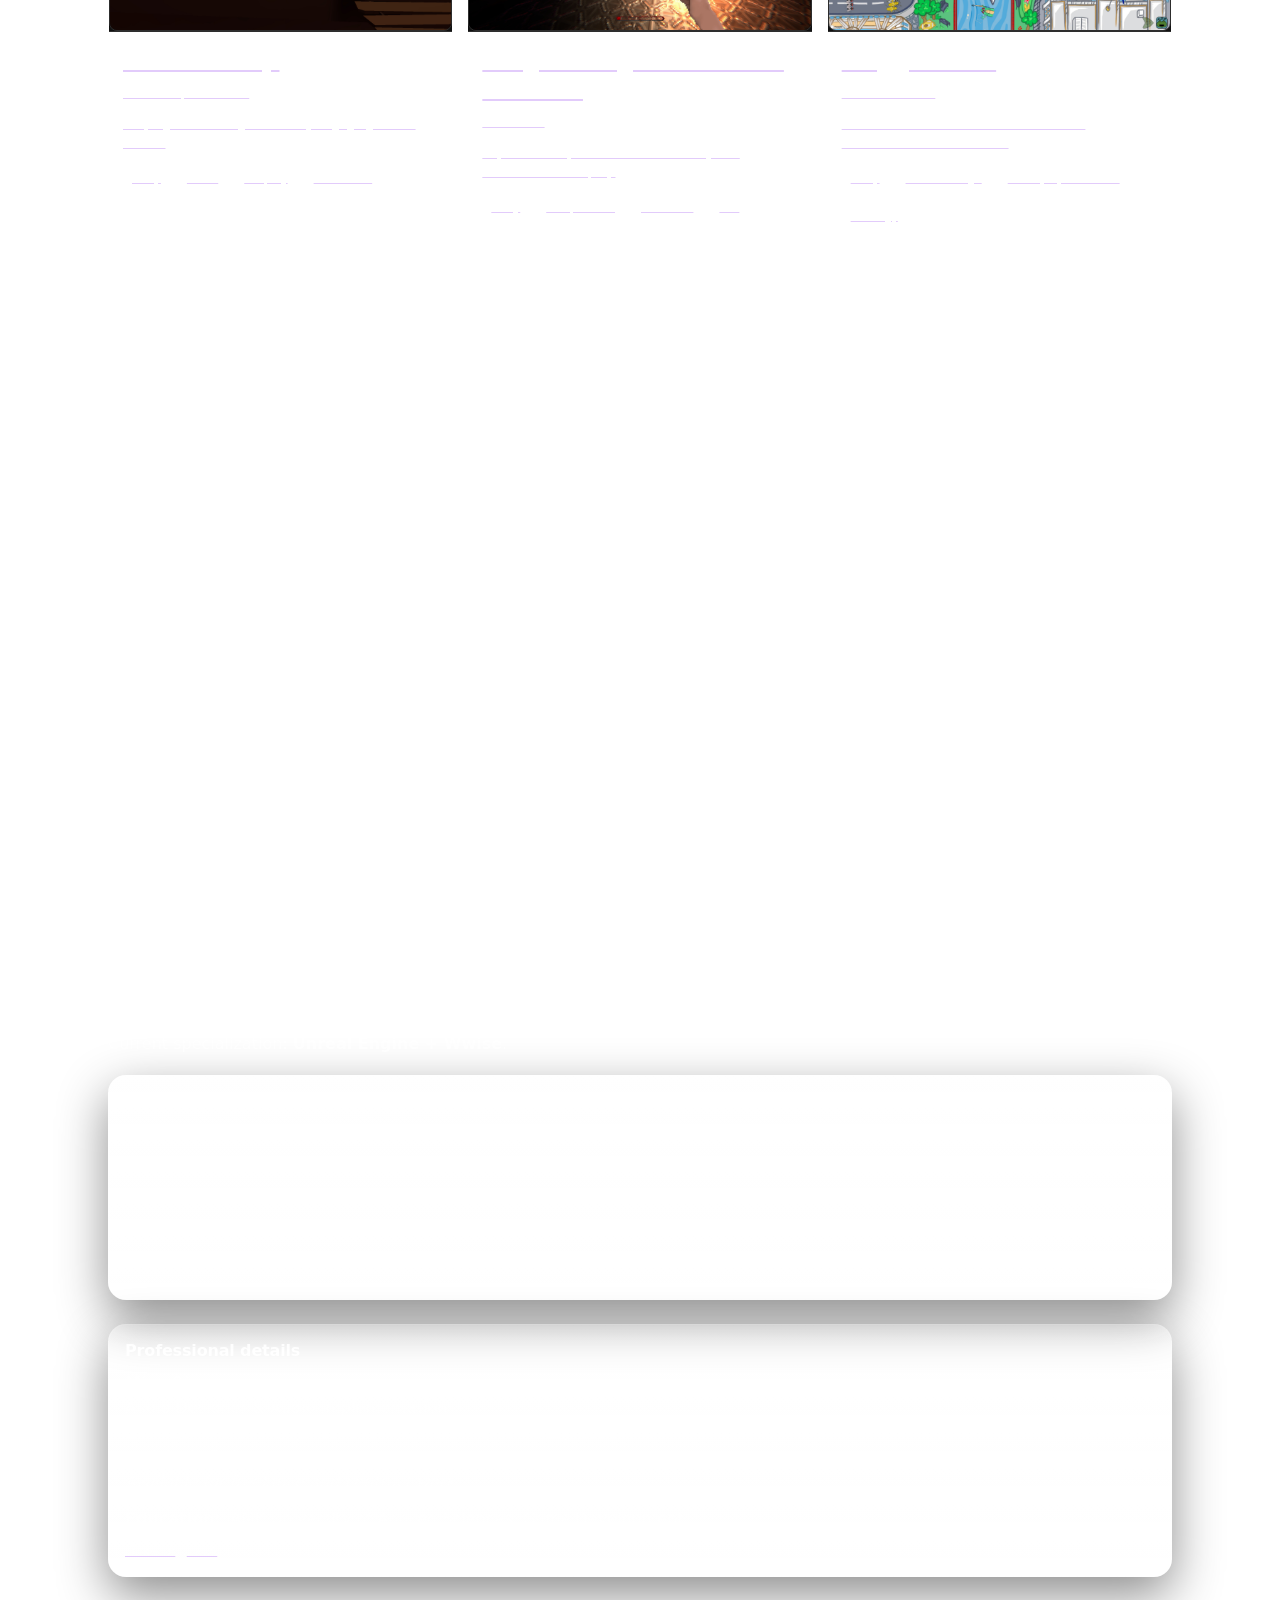
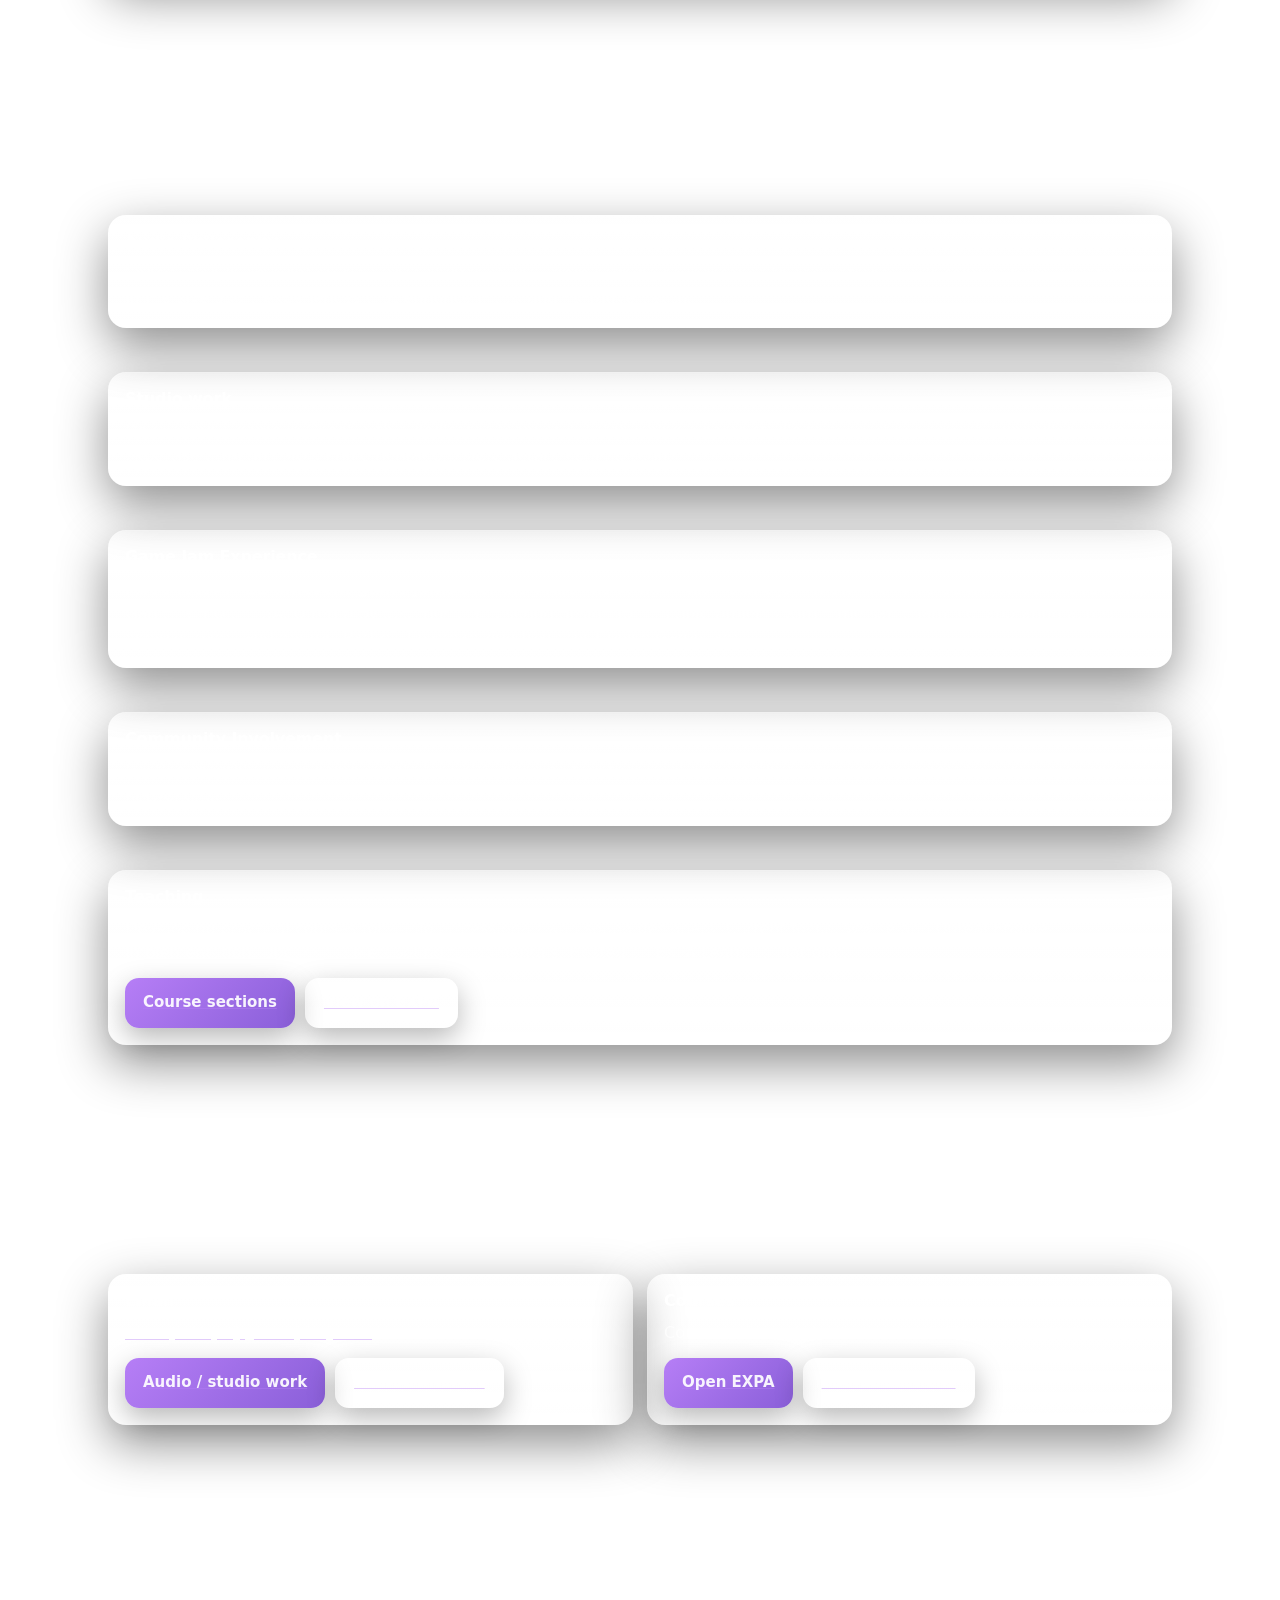
==== commit e5a6f8fb: "Update index.html" ====
--- a/index.html
+++ b/index.html
@@ -153,7 +153,7 @@
     <section class="section-tight reveal" data-tabs data-default="panel-home-overview">
       <div class="container">
         <nav class="tabs" aria-label="Homepage sections">
-          <button class="tab active" data-panel="panel-home-overview" type="button">Overview</button>
+          <button class="tab" data-panel="panel-home-overview" type="button">Overview</button>
           <button class="tab" data-panel="panel-home-work" type="button">Work</button>
           <button class="tab" data-panel="panel-home-influences" type="button">Influences</button>
           <button class="tab" data-panel="panel-home-courses" type="button">Courses</button>
@@ -161,7 +161,7 @@
 
         <div style="margin-top:14px;">
           <!-- Overview -->
-          <div class="panel active" id="panel-home-overview">
+          <div class="panel" id="panel-home-overview" hidden>
             <div class="grid grid-2">
               <div class="card">
                 <h2 class="card-title">What I do</h2>
